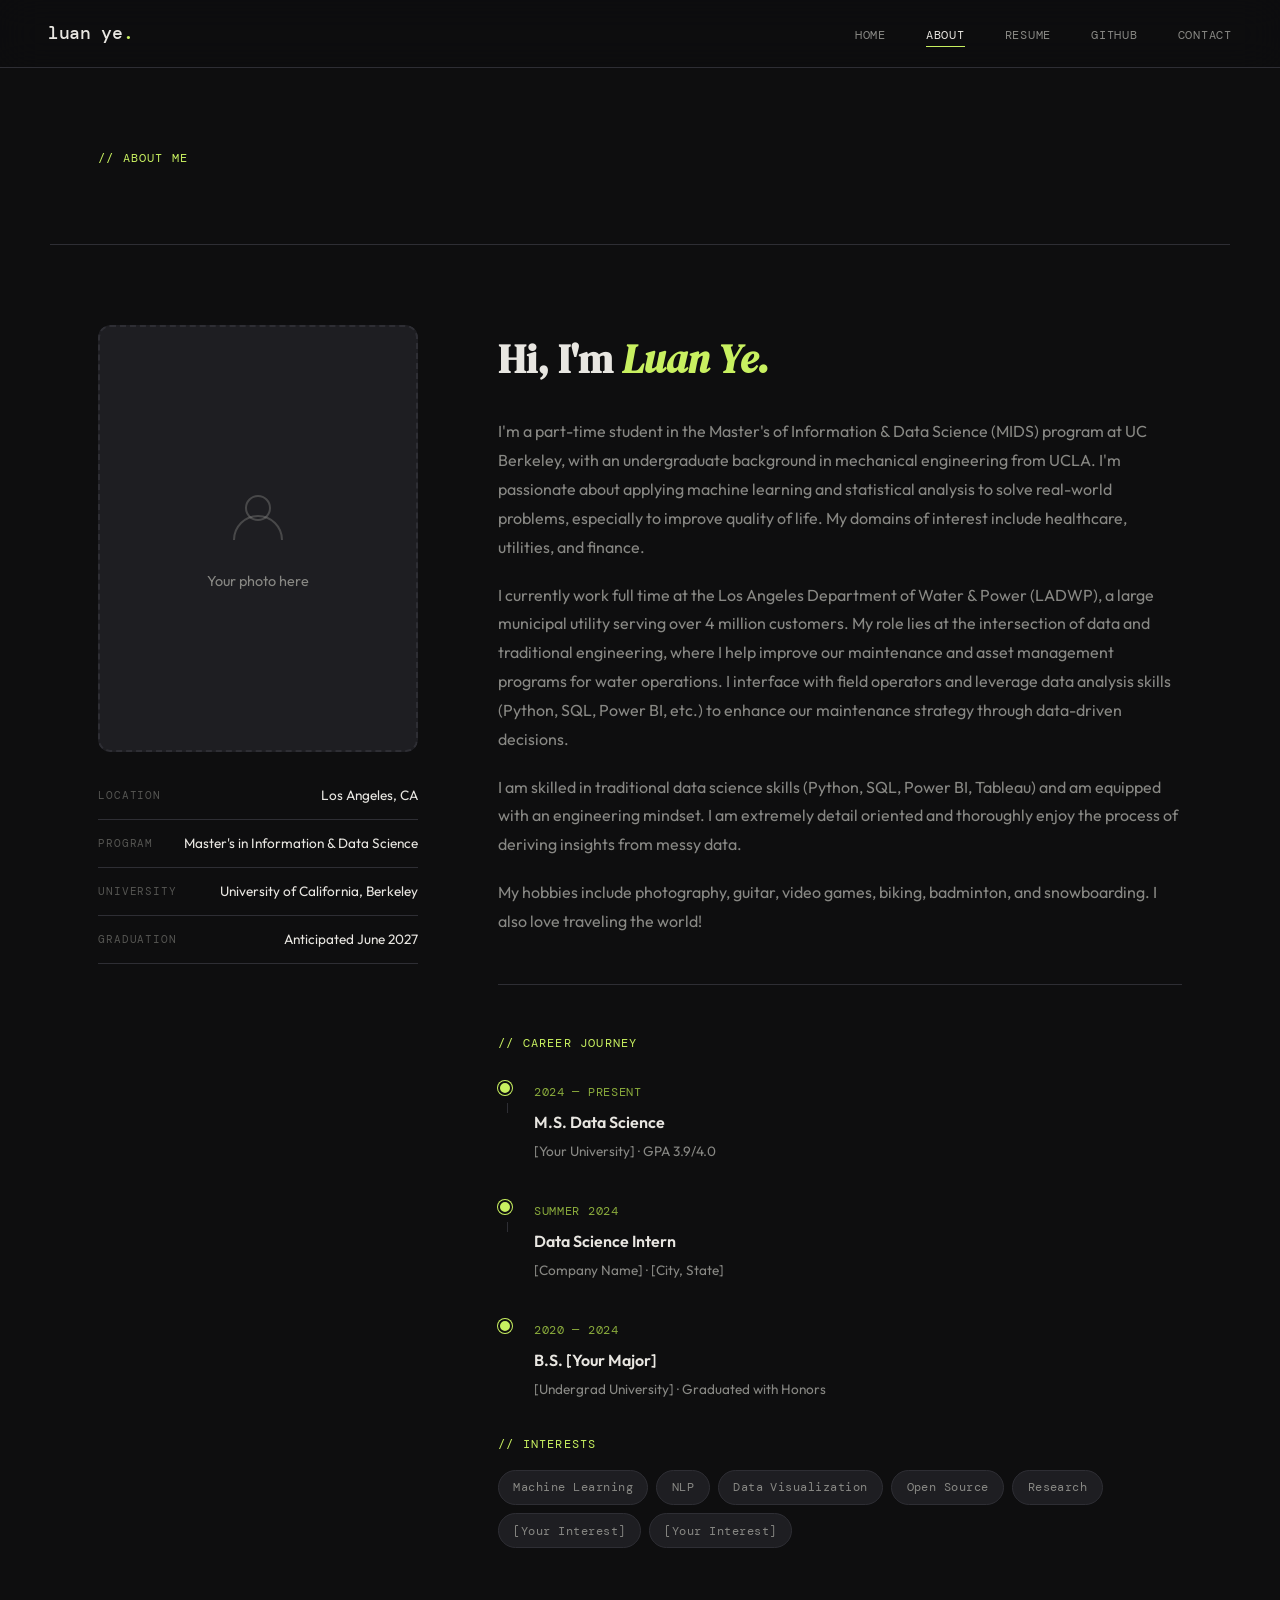
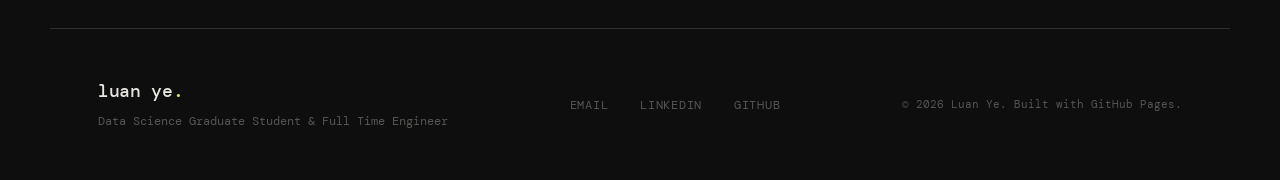
==== about.html @ 4442340f "Update about.html" ====
<!DOCTYPE html>
<html lang="en">
<head>
  <meta charset="UTF-8" />
  <meta name="viewport" content="width=device-width, initial-scale=1.0"/>
  <title>About — Luan Ye</title>
  <link rel="preconnect" href="https://fonts.googleapis.com">
  <link href="https://fonts.googleapis.com/css2?family=DM+Serif+Display:ital@0;1&family=DM+Mono:wght@300;400;500&family=Outfit:wght@300;400;500;600&display=swap" rel="stylesheet">
  <link rel="stylesheet" href="style.css">
</head>
<body>

  <nav class="navbar">
    <div class="nav-logo">luan ye<span class="dot">.</span></div>
    <ul class="nav-links">
      <li><a href="index.html">Home</a></li>
      <li><a href="about.html" class="active">About</a></li>
      <li><a href="resume.html">Resume</a></li>
      <li><a href="https://github.com/yourusername" target="_blank">GitHub</a></li>
      <li><a href="contact.html">Contact</a></li>
    </ul>
    <button class="nav-toggle" aria-label="Toggle menu">&#9776;</button>
  </nav>

  <section class="page-hero">
    <div class="section-label">// About Me</div>
  </section>

  <section class="about-section">
    <div class="about-grid">
      <div class="about-photo-col">
        <div class="photo-frame about-frame">
          <div class="photo-placeholder">
            <div class="photo-inner">
              <svg width="64" height="64" viewBox="0 0 64 64" fill="none">
                <circle cx="32" cy="24" r="12" stroke="currentColor" stroke-width="2" fill="none" opacity="0.4"/>
                <path d="M8 56c0-13.255 10.745-24 24-24s24 10.745 24 24" stroke="currentColor" stroke-width="2" fill="none" opacity="0.4"/>
              </svg>
              <p>Your photo here</p>
            </div>
          </div>
          <!-- <img src="assets/photo.jpg" alt="Your Name" class="hero-photo" /> -->
          <div class="frame-accent top-left"></div>
          <div class="frame-accent bottom-right"></div>
        </div>
        <div class="about-quick-facts">
          <div class="fact"><span class="fact-label">Location</span><span>Los Angeles, CA</span></div>
          <div class="fact"><span class="fact-label">Program</span><span>Master's in Information & Data Science</span></div>
          <div class="fact"><span class="fact-label">University</span><span>University of California, Berkeley</span></div>
          <div class="fact"><span class="fact-label">Graduation</span><span>Anticipated June 2027</span></div>
        </div>
      </div>

      <div class="about-text-col">
        <h2>Hi, I'm <em>Luan Ye.</em></h2>
        <p>
          I'm a part-time student in the Master's of Information & Data Science (MIDS) program at UC Berkeley, with an undergraduate background in mechanical engineering from UCLA. I'm passionate about applying machine learning and statistical analysis to solve real-world problems, especially to improve quality of life. 
          My domains of interest include healthcare, utilities, and finance.
        </p>
        <p>
         I currently work full time at the Los Angeles Department of Water & Power (LADWP), a large municipal utility serving over 4 million customers. My role lies at the intersection of data and traditional engineering, where I help improve our maintenance and asset management programs for water operations.
         I interface with field operators and leverage data analysis skills (Python, SQL, Power BI, etc.) to enhance our maintenance strategy through data-driven decisions.
        </p>
        <p>
          I am skilled in traditional data science skills (Python, SQL, Power BI, Tableau) and am equipped with an engineering mindset. I am extremely detail oriented and thoroughly enjoy the process of deriving insights from messy data.
        </p>
        <p>
          My hobbies include photography, guitar, video games, biking, badminton, and snowboarding. I also love traveling the world!
        </p>

        <div class="timeline">
          <div class="section-label" style="margin-bottom: 1.5rem;">// Career Journey</div>

          <div class="timeline-item">
            <div class="timeline-dot"></div>
            <div class="timeline-content">
              <span class="timeline-date">2024 — Present</span>
              <h4>M.S. Data Science</h4>
              <p>[Your University] · GPA 3.9/4.0</p>
            </div>
          </div>

          <div class="timeline-item">
            <div class="timeline-dot"></div>
            <div class="timeline-content">
              <span class="timeline-date">Summer 2024</span>
              <h4>Data Science Intern</h4>
              <p>[Company Name] · [City, State]</p>
            </div>
          </div>

          <div class="timeline-item">
            <div class="timeline-dot"></div>
            <div class="timeline-content">
              <span class="timeline-date">2020 — 2024</span>
              <h4>B.S. [Your Major]</h4>
              <p>[Undergrad University] · Graduated with Honors</p>
            </div>
          </div>
        </div>

        <div class="interests">
          <div class="section-label" style="margin: 2rem 0 1rem;">// Interests</div>
          <div class="interest-pills">
            <span>Machine Learning</span>
            <span>NLP</span>
            <span>Data Visualization</span>
            <span>Open Source</span>
            <span>Research</span>
            <span>[Your Interest]</span>
            <span>[Your Interest]</span>
          </div>
        </div>
      </div>
    </div>
  </section>

  <footer class="footer">
    <div class="footer-left">
      <span class="nav-logo">luan ye<span class="dot">.</span></span>
      <p>Data Science Graduate Student & Full Time Engineer</p>
    </div>
    <div class="footer-links">
      <a href="mailto:you@email.com">Email</a>
      <a href="https://linkedin.com/in/yourprofile" target="_blank">LinkedIn</a>
      <a href="https://github.com/yourusername" target="_blank">GitHub</a>
    </div>
    <p class="footer-copy">© 2026 Luan Ye. Built with GitHub Pages.</p>
  </footer>

  <script src="main.js"></script>
</body>
</html>
---- style.css ----
/* ============================================
   PORTFOLIO — DATA SCIENCE MS STUDENT
   Theme: Editorial / Refined Dark
   Fonts: DM Serif Display + Outfit + DM Mono
============================================ */

:root {
  --bg: #0e0e0f;
  --bg-2: #161618;
  --bg-3: #1e1e22;
  --surface: #252529;
  --border: #2e2e34;
  --text: #e8e6e1;
  --text-muted: #888884;
  --text-dim: #555552;
  --accent: #c8f060;        /* electric lime */
  --accent-warm: #f5c842;   /* warm gold */
  --accent-muted: #8aab3c;
  --serif: 'DM Serif Display', Georgia, serif;
  --sans: 'Outfit', sans-serif;
  --mono: 'DM Mono', monospace;
  --radius: 4px;
  --radius-lg: 12px;
  --nav-h: 68px;
  --max-w: 1180px;
  --ease: cubic-bezier(0.22, 1, 0.36, 1);
}

*, *::before, *::after { box-sizing: border-box; margin: 0; padding: 0; }

html { scroll-behavior: smooth; }

body {
  background: var(--bg);
  color: var(--text);
  font-family: var(--sans);
  font-size: 16px;
  line-height: 1.7;
  overflow-x: hidden;
  -webkit-font-smoothing: antialiased;
}

a { color: inherit; text-decoration: none; }
img { max-width: 100%; display: block; }
ul { list-style: none; }

/* ---- SCROLLBAR ---- */
::-webkit-scrollbar { width: 6px; }
::-webkit-scrollbar-track { background: var(--bg); }
::-webkit-scrollbar-thumb { background: var(--border); border-radius: 3px; }

/* ============================================
   NAVBAR
============================================ */
.navbar {
  position: fixed;
  top: 0; left: 0; right: 0;
  height: var(--nav-h);
  display: flex;
  align-items: center;
  justify-content: space-between;
  padding: 0 3rem;
  background: rgba(14, 14, 15, 0.85);
  backdrop-filter: blur(20px);
  border-bottom: 1px solid var(--border);
  z-index: 100;
  transition: border-color 0.3s;
}

.nav-logo {
  font-family: var(--mono);
  font-size: 1.1rem;
  font-weight: 500;
  letter-spacing: -0.02em;
  color: var(--text);
}

.nav-logo .dot { color: var(--accent); }

.nav-links {
  display: flex;
  gap: 2.5rem;
  align-items: center;
}

.nav-links a {
  font-family: var(--mono);
  font-size: 0.78rem;
  letter-spacing: 0.06em;
  text-transform: uppercase;
  color: var(--text-muted);
  transition: color 0.2s;
  position: relative;
}

.nav-links a::after {
  content: '';
  position: absolute;
  bottom: -4px; left: 0; right: 0;
  height: 1px;
  background: var(--accent);
  transform: scaleX(0);
  transform-origin: left;
  transition: transform 0.3s var(--ease);
}

.nav-links a:hover,
.nav-links a.active {
  color: var(--text);
}

.nav-links a:hover::after,
.nav-links a.active::after {
  transform: scaleX(1);
}

.nav-toggle {
  display: none;
  background: none;
  border: none;
  color: var(--text);
  font-size: 1.4rem;
  cursor: pointer;
}

/* ============================================
   BUTTONS
============================================ */
.btn {
  display: inline-flex;
  align-items: center;
  gap: 0.5rem;
  padding: 0.75rem 1.75rem;
  border-radius: var(--radius);
  font-family: var(--mono);
  font-size: 0.8rem;
  letter-spacing: 0.04em;
  transition: all 0.25s var(--ease);
  cursor: pointer;
  border: none;
}

.btn-primary {
  background: var(--accent);
  color: #0e0e0f;
  font-weight: 500;
}

.btn-primary:hover {
  background: #d9ff6e;
  transform: translateY(-1px);
  box-shadow: 0 8px 24px rgba(200, 240, 96, 0.2);
}

.btn-ghost {
  background: transparent;
  color: var(--text);
  border: 1px solid var(--border);
}

.btn-ghost:hover {
  border-color: var(--accent);
  color: var(--accent);
  transform: translateY(-1px);
}

/* ============================================
   SECTION LABELS
============================================ */
.section-label {
  font-family: var(--mono);
  font-size: 0.75rem;
  letter-spacing: 0.1em;
  color: var(--accent);
  margin-bottom: 0.75rem;
  text-transform: uppercase;
}

/* ============================================
   HERO
============================================ */
.hero {
  min-height: 100vh;
  padding: calc(var(--nav-h) + 5rem) 3rem 5rem;
  max-width: var(--max-w);
  margin: 0 auto;
  display: grid;
  grid-template-columns: 1fr 1fr;
  gap: 4rem;
  align-items: center;
}

.hero-tag {
  display: inline-block;
  font-family: var(--mono);
  font-size: 0.75rem;
  letter-spacing: 0.1em;
  text-transform: uppercase;
  color: var(--accent);
  border: 1px solid var(--accent);
  border-radius: 100px;
  padding: 0.25rem 0.9rem;
  margin-bottom: 1.5rem;
}

.hero-title {
  font-family: var(--serif);
  font-size: clamp(3rem, 6vw, 5.5rem);
  line-height: 1.05;
  color: var(--text);
  margin-bottom: 1.5rem;
  animation: fadeUp 0.8s var(--ease) both;
}

.hero-title em {
  font-style: italic;
  color: var(--accent);
}

.hero-sub {
  font-size: 1.05rem;
  color: var(--text-muted);
  max-width: 460px;
  margin-bottom: 2.5rem;
  line-height: 1.8;
  animation: fadeUp 0.8s 0.1s var(--ease) both;
}

.hero-cta {
  display: flex;
  gap: 1rem;
  flex-wrap: wrap;
  margin-bottom: 3rem;
  animation: fadeUp 0.8s 0.2s var(--ease) both;
}

.hero-stats {
  display: flex;
  align-items: center;
  gap: 2rem;
  animation: fadeUp 0.8s 0.3s var(--ease) both;
}

.stat { display: flex; flex-direction: column; }
.stat-num {
  font-family: var(--serif);
  font-size: 2rem;
  color: var(--text);
  line-height: 1;
}
.stat-label {
  font-family: var(--mono);
  font-size: 0.7rem;
  letter-spacing: 0.08em;
  color: var(--text-muted);
  text-transform: uppercase;
  margin-top: 0.2rem;
}
.stat-divider {
  width: 1px;
  height: 40px;
  background: var(--border);
}

/* PHOTO FRAME */
.hero-right {
  display: flex;
  flex-direction: column;
  align-items: center;
  gap: 1.5rem;
  animation: fadeIn 1s 0.4s var(--ease) both;
}

.photo-frame {
  position: relative;
  width: 100%;
  max-width: 400px;
  aspect-ratio: 3/4;
  border-radius: var(--radius-lg);
  overflow: hidden;
}

.about-frame {
  max-width: 340px;
  aspect-ratio: 3/4;
}

.photo-placeholder {
  width: 100%;
  height: 100%;
  background: var(--bg-3);
  border: 2px dashed var(--border);
  border-radius: var(--radius-lg);
  display: flex;
  align-items: center;
  justify-content: center;
  transition: border-color 0.3s;
}

.photo-placeholder:hover { border-color: var(--accent); }

.photo-inner {
  text-align: center;
  color: var(--text-muted);
  padding: 2rem;
}

.photo-inner p {
  font-size: 0.9rem;
  margin-top: 0.75rem;
}

.photo-inner span {
  font-family: var(--mono);
  font-size: 0.7rem;
  color: var(--text-dim);
}

.hero-photo {
  width: 100%;
  height: 100%;
  object-fit: cover;
  border-radius: var(--radius-lg);
}

.frame-accent {
  position: absolute;
  width: 40px;
  height: 40px;
  border-color: var(--accent);
  border-style: solid;
  pointer-events: none;
}

.frame-accent.top-left {
  top: -8px; left: -8px;
  border-width: 2px 0 0 2px;
}

.frame-accent.bottom-right {
  bottom: -8px; right: -8px;
  border-width: 0 2px 2px 0;
}

.floating-badge {
  display: flex;
  align-items: center;
  gap: 0.5rem;
  background: var(--bg-3);
  border: 1px solid var(--border);
  border-radius: 100px;
  padding: 0.5rem 1.25rem;
  font-family: var(--mono);
  font-size: 0.75rem;
  color: var(--text-muted);
  letter-spacing: 0.04em;
}

.badge-icon {
  color: var(--accent);
  animation: spin 4s linear infinite;
}

/* ============================================
   SUMMARY SECTION
============================================ */
.summary-section {
  background: var(--bg-2);
  border-top: 1px solid var(--border);
  border-bottom: 1px solid var(--border);
  padding: 6rem 3rem;
}

.summary-grid {
  max-width: var(--max-w);
  margin: 0 auto;
  display: grid;
  grid-template-columns: 1fr 1fr;
  gap: 5rem;
  align-items: start;
}

.summary-text h2 {
  font-family: var(--serif);
  font-size: clamp(1.8rem, 3vw, 2.8rem);
  line-height: 1.2;
  margin-bottom: 1.5rem;
}

.summary-text h2 em {
  font-style: italic;
  color: var(--accent);
}

.summary-text p {
  color: var(--text-muted);
  margin-bottom: 1rem;
  line-height: 1.8;
}

.summary-skills {
  display: flex;
  flex-wrap: wrap;
  gap: 0.6rem;
  padding-top: 1rem;
}

.skill-pill {
  font-family: var(--mono);
  font-size: 0.75rem;
  letter-spacing: 0.04em;
  padding: 0.4rem 0.9rem;
  border: 1px solid var(--border);
  border-radius: 100px;
  color: var(--text-muted);
  transition: all 0.2s;
}

.skill-pill:hover {
  border-color: var(--accent);
  color: var(--accent);
  background: rgba(200, 240, 96, 0.05);
}

/* ============================================
   PROJECTS SECTION
============================================ */
.projects-section {
  padding: 6rem 3rem;
  max-width: var(--max-w);
  margin: 0 auto;
}

.section-header {
  margin-bottom: 3rem;
}

.section-header h2 {
  font-family: var(--serif);
  font-size: clamp(2rem, 4vw, 3.5rem);
  line-height: 1.1;
}

.section-header h2 em {
  font-style: italic;
  color: var(--accent);
}

.projects-grid {
  display: grid;
  grid-template-columns: repeat(2, 1fr);
  gap: 1.5rem;
}

.project-card {
  background: var(--bg-2);
  border: 1px solid var(--border);
  border-radius: var(--radius-lg);
  overflow: hidden;
  transition: border-color 0.3s, transform 0.3s var(--ease);
}

.project-card:hover {
  border-color: var(--accent);
  transform: translateY(-4px);
}

.project-card.large {
  grid-column: span 2;
  display: grid;
  grid-template-columns: 1fr 1fr;
}

.project-img-wrap {
  aspect-ratio: 16/9;
  overflow: hidden;
  background: var(--bg-3);
}

.project-card.large .project-img-wrap {
  aspect-ratio: auto;
  min-height: 300px;
}

.project-img-placeholder {
  width: 100%;
  height: 100%;
  display: flex;
  align-items: center;
  justify-content: center;
  color: var(--text-dim);
  font-family: var(--mono);
  font-size: 0.75rem;
  letter-spacing: 0.06em;
  background: linear-gradient(135deg, var(--bg-3) 0%, var(--surface) 100%);
  transition: opacity 0.3s;
}

.project-img-placeholder:hover { opacity: 0.8; }

.project-info {
  padding: 1.5rem;
  display: flex;
  flex-direction: column;
  gap: 0.6rem;
}

.project-card.large .project-info {
  padding: 2.5rem;
  justify-content: center;
}

.project-tags {
  display: flex;
  flex-wrap: wrap;
  gap: 0.4rem;
  margin-bottom: 0.4rem;
}

.project-tags span {
  font-family: var(--mono);
  font-size: 0.67rem;
  letter-spacing: 0.06em;
  padding: 0.2rem 0.6rem;
  background: rgba(200, 240, 96, 0.08);
  color: var(--accent-muted);
  border: 1px solid rgba(200, 240, 96, 0.15);
  border-radius: 3px;
  text-transform: uppercase;
}

.project-info h3 {
  font-family: var(--serif);
  font-size: 1.3rem;
  color: var(--text);
  line-height: 1.25;
}

.project-card.large .project-info h3 {
  font-size: 1.8rem;
}

.project-info p {
  font-size: 0.9rem;
  color: var(--text-muted);
  line-height: 1.6;
}

.project-links {
  display: flex;
  gap: 1.25rem;
  margin-top: 0.5rem;
}

.proj-link {
  font-family: var(--mono);
  font-size: 0.78rem;
  color: var(--accent);
  letter-spacing: 0.04em;
  transition: opacity 0.2s;
}

.proj-link:hover { opacity: 0.7; }
.proj-link.secondary { color: var(--text-muted); }

.projects-more {
  margin-top: 3rem;
  text-align: center;
}

/* ============================================
   PAGE HERO (inner pages)
============================================ */
.page-hero {
  padding: calc(var(--nav-h) + 5rem) 3rem 4rem;
  max-width: var(--max-w);
  margin: 0 auto;
  border-bottom: 1px solid var(--border);
}

.page-hero h1 {
  font-family: var(--serif);
  font-size: clamp(2.5rem, 5vw, 4.5rem);
  line-height: 1.1;
  margin-top: 0.5rem;
}

.page-hero h1 em {
  font-style: italic;
  color: var(--accent);
}

/* ============================================
   ABOUT PAGE
============================================ */
.about-section {
  padding: 5rem 3rem;
  max-width: var(--max-w);
  margin: 0 auto;
}

.about-grid {
  display: grid;
  grid-template-columns: 320px 1fr;
  gap: 5rem;
  align-items: start;
}

.about-photo-col {
  position: sticky;
  top: calc(var(--nav-h) + 2rem);
}

.about-quick-facts {
  margin-top: 2rem;
  display: flex;
  flex-direction: column;
  gap: 0.75rem;
}

.fact {
  display: flex;
  justify-content: space-between;
  align-items: center;
  font-size: 0.85rem;
  padding-bottom: 0.75rem;
  border-bottom: 1px solid var(--border);
}

.fact-label {
  font-family: var(--mono);
  font-size: 0.7rem;
  letter-spacing: 0.08em;
  color: var(--text-dim);
  text-transform: uppercase;
}

.about-text-col h2 {
  font-family: var(--serif);
  font-size: 2.5rem;
  margin-bottom: 1.5rem;
}

.about-text-col h2 em {
  font-style: italic;
  color: var(--accent);
}

.about-text-col p {
  color: var(--text-muted);
  line-height: 1.8;
  margin-bottom: 1.2rem;
}

/* TIMELINE */
.timeline {
  margin-top: 3rem;
  padding-top: 3rem;
  border-top: 1px solid var(--border);
}

.timeline-item {
  display: grid;
  grid-template-columns: 16px 1fr;
  gap: 1.25rem;
  margin-bottom: 2rem;
  position: relative;
}

.timeline-item:not(:last-child) .timeline-dot::after {
  content: '';
  position: absolute;
  left: 7px;
  top: 20px;
  bottom: -20px;
  width: 1px;
  background: var(--border);
}

.timeline-dot {
  width: 14px;
  height: 14px;
  border-radius: 50%;
  background: var(--accent);
  border: 2px solid var(--bg);
  box-shadow: 0 0 0 1px var(--accent);
  margin-top: 4px;
  flex-shrink: 0;
  position: relative;
}

.timeline-date {
  font-family: var(--mono);
  font-size: 0.72rem;
  letter-spacing: 0.06em;
  color: var(--accent-muted);
  text-transform: uppercase;
}

.timeline-content h4 {
  font-size: 1rem;
  font-weight: 600;
  color: var(--text);
  margin: 0.3rem 0 0.2rem;
}

.timeline-content p {
  font-size: 0.85rem;
  color: var(--text-muted);
  margin: 0;
}

.interest-pills {
  display: flex;
  flex-wrap: wrap;
  gap: 0.5rem;
}

.interest-pills span {
  font-family: var(--mono);
  font-size: 0.75rem;
  letter-spacing: 0.04em;
  padding: 0.4rem 0.9rem;
  background: var(--bg-3);
  border: 1px solid var(--border);
  border-radius: 100px;
  color: var(--text-muted);
}

/* ============================================
   RESUME PAGE
============================================ */
.resume-section {
  max-width: 860px;
  margin: 0 auto;
  padding: 4rem 3rem 6rem;
}

.resume-block {
  margin-bottom: 4rem;
}

.resume-block-header {
  font-family: var(--mono);
  font-size: 0.75rem;
  letter-spacing: 0.12em;
  text-transform: uppercase;
  color: var(--accent);
  border-bottom: 1px solid var(--border);
  padding-bottom: 0.75rem;
  margin-bottom: 2rem;
}

.resume-entry {
  display: grid;
  grid-template-columns: 140px 1fr;
  gap: 2rem;
  padding-bottom: 2rem;
  margin-bottom: 2rem;
  border-bottom: 1px solid var(--bg-3);
}

.resume-entry:last-child { border-bottom: none; }

.resume-entry-meta {
  display: flex;
  flex-direction: column;
  gap: 0.3rem;
}

.entry-date, .entry-location {
  font-family: var(--mono);
  font-size: 0.72rem;
  letter-spacing: 0.04em;
  color: var(--text-dim);
}

.resume-entry-body h3 {
  font-size: 1.05rem;
  font-weight: 600;
  color: var(--text);
  margin-bottom: 0.2rem;
}

.resume-entry-body h4 {
  font-size: 0.85rem;
  font-weight: 400;
  color: var(--accent-muted);
  margin-bottom: 0.75rem;
}

.resume-entry-body p {
  font-size: 0.88rem;
  color: var(--text-muted);
  line-height: 1.7;
}

.resume-bullets {
  list-style: none;
  display: flex;
  flex-direction: column;
  gap: 0.5rem;
}

.resume-bullets li {
  font-size: 0.88rem;
  color: var(--text-muted);
  padding-left: 1.25rem;
  position: relative;
  line-height: 1.6;
}

.resume-bullets li::before {
  content: '→';
  position: absolute;
  left: 0;
  color: var(--accent);
  font-size: 0.75rem;
}

.skills-table {
  display: flex;
  flex-direction: column;
  gap: 1.25rem;
}

.skills-row {
  display: grid;
  grid-template-columns: 110px 1fr;
  gap: 1.5rem;
  align-items: center;
}

.skills-category {
  font-family: var(--mono);
  font-size: 0.7rem;
  letter-spacing: 0.06em;
  color: var(--text-dim);
  text-transform: uppercase;
}

.skill-pills-row {
  display: flex;
  flex-wrap: wrap;
  gap: 0.5rem;
}

/* ============================================
   CONTACT PAGE
============================================ */
.contact-section {
  padding: 5rem 3rem 6rem;
  max-width: var(--max-w);
  margin: 0 auto;
}

.contact-grid {
  display: grid;
  grid-template-columns: 1fr 1fr;
  gap: 5rem;
  align-items: start;
}

.contact-intro {
  font-size: 1.05rem;
  color: var(--text-muted);
  line-height: 1.8;
  margin-bottom: 2.5rem;
}

.contact-channels {
  display: flex;
  flex-direction: column;
  gap: 0.75rem;
  margin-bottom: 2.5rem;
}

.contact-channel {
  display: flex;
  align-items: center;
  gap: 1rem;
  padding: 1.25rem;
  background: var(--bg-2);
  border: 1px solid var(--border);
  border-radius: var(--radius-lg);
  transition: border-color 0.2s, transform 0.2s var(--ease);
}

.contact-channel:hover {
  border-color: var(--accent);
  transform: translateX(4px);
}

.channel-icon {
  width: 40px;
  height: 40px;
  background: var(--bg-3);
  border-radius: var(--radius);
  display: flex;
  align-items: center;
  justify-content: center;
  font-family: var(--mono);
  font-size: 0.8rem;
  color: var(--accent);
  flex-shrink: 0;
}

.channel-info {
  flex: 1;
  display: flex;
  flex-direction: column;
}

.channel-label {
  font-family: var(--mono);
  font-size: 0.68rem;
  letter-spacing: 0.08em;
  text-transform: uppercase;
  color: var(--text-dim);
}

.channel-value {
  font-size: 0.9rem;
  color: var(--text);
}

.channel-arrow {
  color: var(--text-dim);
  font-size: 0.9rem;
  transition: color 0.2s;
}

.contact-channel:hover .channel-arrow { color: var(--accent); }

.availability-badge {
  display: inline-flex;
  align-items: center;
  gap: 0.6rem;
  font-family: var(--mono);
  font-size: 0.75rem;
  color: var(--text-muted);
  letter-spacing: 0.02em;
  padding: 0.6rem 1.1rem;
  background: var(--bg-2);
  border: 1px solid var(--border);
  border-radius: 100px;
}

.avail-dot {
  width: 8px;
  height: 8px;
  border-radius: 50%;
  background: var(--accent);
  animation: pulse 2s ease infinite;
}

.contact-form-wrapper {
  background: var(--bg-2);
  border: 1px solid var(--border);
  border-radius: var(--radius-lg);
  padding: 2.5rem;
}

.contact-form-wrapper h3 {
  font-family: var(--serif);
  font-size: 1.5rem;
  margin-bottom: 0.5rem;
}

.form-note {
  font-family: var(--mono);
  font-size: 0.72rem;
  color: var(--text-dim);
  margin-bottom: 2rem;
  line-height: 1.5;
}

.form-note a { color: var(--accent); text-decoration: underline; }

.contact-form {
  display: flex;
  flex-direction: column;
  gap: 1.25rem;
}

.form-group {
  display: flex;
  flex-direction: column;
  gap: 0.4rem;
}

.form-group label {
  font-family: var(--mono);
  font-size: 0.72rem;
  letter-spacing: 0.08em;
  text-transform: uppercase;
  color: var(--text-dim);
}

.form-group input,
.form-group textarea {
  background: var(--bg-3);
  border: 1px solid var(--border);
  border-radius: var(--radius);
  padding: 0.75rem 1rem;
  color: var(--text);
  font-family: var(--sans);
  font-size: 0.9rem;
  outline: none;
  transition: border-color 0.2s;
  resize: vertical;
}

.form-group input:focus,
.form-group textarea:focus {
  border-color: var(--accent);
}

.form-submit { width: 100%; justify-content: center; margin-top: 0.5rem; }

/* ============================================
   FOOTER
============================================ */
.footer {
  border-top: 1px solid var(--border);
  padding: 3rem;
  max-width: var(--max-w);
  margin: 0 auto;
  display: grid;
  grid-template-columns: auto 1fr auto;
  align-items: center;
  gap: 2rem;
}

.footer-left {
  display: flex;
  flex-direction: column;
  gap: 0.25rem;
}

.footer-left p {
  font-size: 0.78rem;
  color: var(--text-dim);
  font-family: var(--mono);
}

.footer-links {
  display: flex;
  justify-content: center;
  gap: 2rem;
}

.footer-links a {
  font-family: var(--mono);
  font-size: 0.75rem;
  letter-spacing: 0.06em;
  color: var(--text-dim);
  text-transform: uppercase;
  transition: color 0.2s;
}

.footer-links a:hover { color: var(--accent); }

.footer-copy {
  font-family: var(--mono);
  font-size: 0.7rem;
  color: var(--text-dim);
  text-align: right;
}

/* ============================================
   ANIMATIONS
============================================ */
@keyframes fadeUp {
  from { opacity: 0; transform: translateY(24px); }
  to   { opacity: 1; transform: translateY(0); }
}

@keyframes fadeIn {
  from { opacity: 0; }
  to   { opacity: 1; }
}

@keyframes spin {
  from { transform: rotate(0deg); }
  to   { transform: rotate(360deg); }
}

@keyframes pulse {
  0%, 100% { opacity: 1; }
  50% { opacity: 0.4; }
}

/* ============================================
   RESPONSIVE
============================================ */
@media (max-width: 900px) {
  .hero {
    grid-template-columns: 1fr;
    text-align: center;
    padding-top: calc(var(--nav-h) + 3rem);
  }

  .hero-right { order: -1; }
  .hero-cta { justify-content: center; }
  .hero-stats { justify-content: center; }
  .hero-sub { margin: 0 auto 2rem; }

  .photo-frame { max-width: 280px; margin: 0 auto; }

  .summary-grid,
  .about-grid,
  .contact-grid {
    grid-template-columns: 1fr;
    gap: 3rem;
  }

  .about-photo-col { position: static; }

  .project-card.large {
    grid-column: span 1;
    grid-template-columns: 1fr;
  }

  .projects-grid { grid-template-columns: 1fr; }

  .resume-entry {
    grid-template-columns: 1fr;
    gap: 0.5rem;
  }

  .footer {
    grid-template-columns: 1fr;
    text-align: center;
  }

  .footer-links { flex-wrap: wrap; }
  .footer-copy { text-align: center; }
}

@media (max-width: 640px) {
  .navbar { padding: 0 1.5rem; }
  .nav-links { display: none; }
  .nav-toggle { display: block; }

  .hero,
  .summary-section,
  .projects-section,
  .about-section,
  .resume-section,
  .contact-section,
  .page-hero {
    padding-left: 1.5rem;
    padding-right: 1.5rem;
  }

  .footer { padding: 2rem 1.5rem; }
}
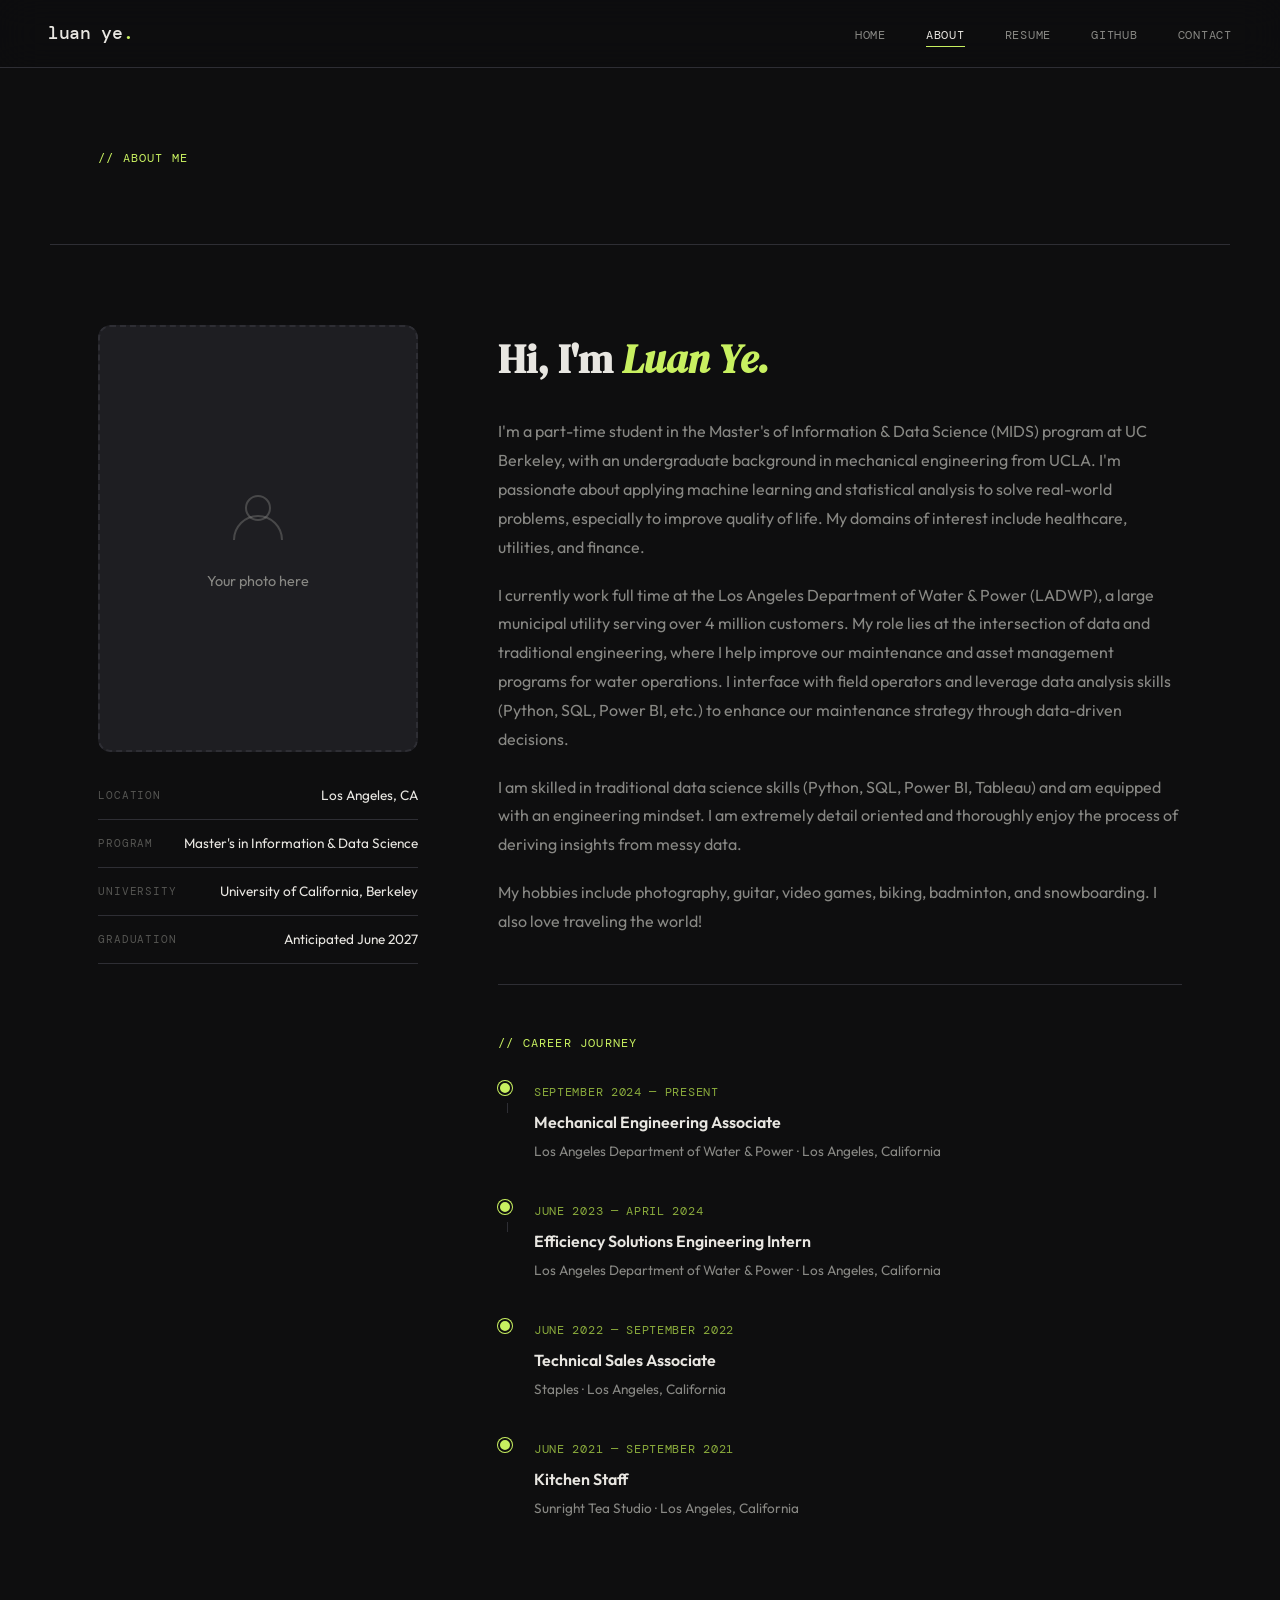
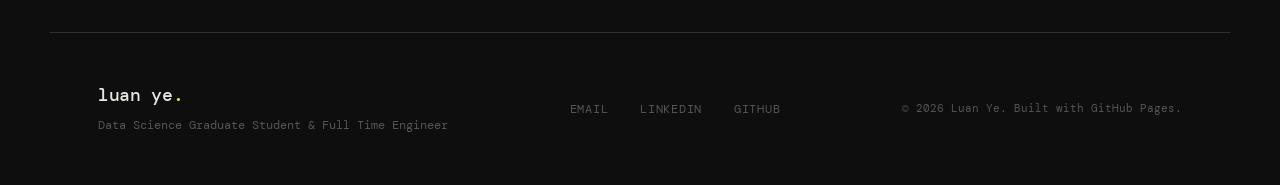
==== commit b49607d3: "Update about.html" ====
--- a/about.html
+++ b/about.html
@@ -74,44 +74,41 @@
           <div class="timeline-item">
             <div class="timeline-dot"></div>
             <div class="timeline-content">
-              <span class="timeline-date">2024 — Present</span>
-              <h4>M.S. Data Science</h4>
-              <p>[Your University] · GPA 3.9/4.0</p>
+              <span class="timeline-date">September 2024 — Present</span>
+              <h4>Mechanical Engineering Associate</h4>
+              <p>Los Angeles Department of Water & Power · Los Angeles, California</p>
             </div>
           </div>
 
           <div class="timeline-item">
             <div class="timeline-dot"></div>
             <div class="timeline-content">
-              <span class="timeline-date">Summer 2024</span>
-              <h4>Data Science Intern</h4>
-              <p>[Company Name] · [City, State]</p>
+              <span class="timeline-date">June 2023 — April 2024</span>
+              <h4>Efficiency Solutions Engineering Intern</h4>
+              <p>Los Angeles Department of Water & Power · Los Angeles, California</p>
             </div>
           </div>
 
           <div class="timeline-item">
             <div class="timeline-dot"></div>
             <div class="timeline-content">
-              <span class="timeline-date">2020 — 2024</span>
-              <h4>B.S. [Your Major]</h4>
-              <p>[Undergrad University] · Graduated with Honors</p>
+              <span class="timeline-date">June 2022 — September 2022 </span>
+              <h4>Technical Sales Associate</h4>
+              <p>Staples · Los Angeles, California</p>
             </div>
           </div>
         </div>
 
-        <div class="interests">
-          <div class="section-label" style="margin: 2rem 0 1rem;">// Interests</div>
-          <div class="interest-pills">
-            <span>Machine Learning</span>
-            <span>NLP</span>
-            <span>Data Visualization</span>
-            <span>Open Source</span>
-            <span>Research</span>
-            <span>[Your Interest]</span>
-            <span>[Your Interest]</span>
+        <div class="timeline-item">
+            <div class="timeline-dot"></div>
+            <div class="timeline-content">
+              <span class="timeline-date">June 2021 — September 2021 </span>
+              <h4>Kitchen Staff</h4>
+              <p>Sunright Tea Studio · Los Angeles, California</p>
+            </div>
           </div>
         </div>
-      </div>
+
     </div>
   </section>
 
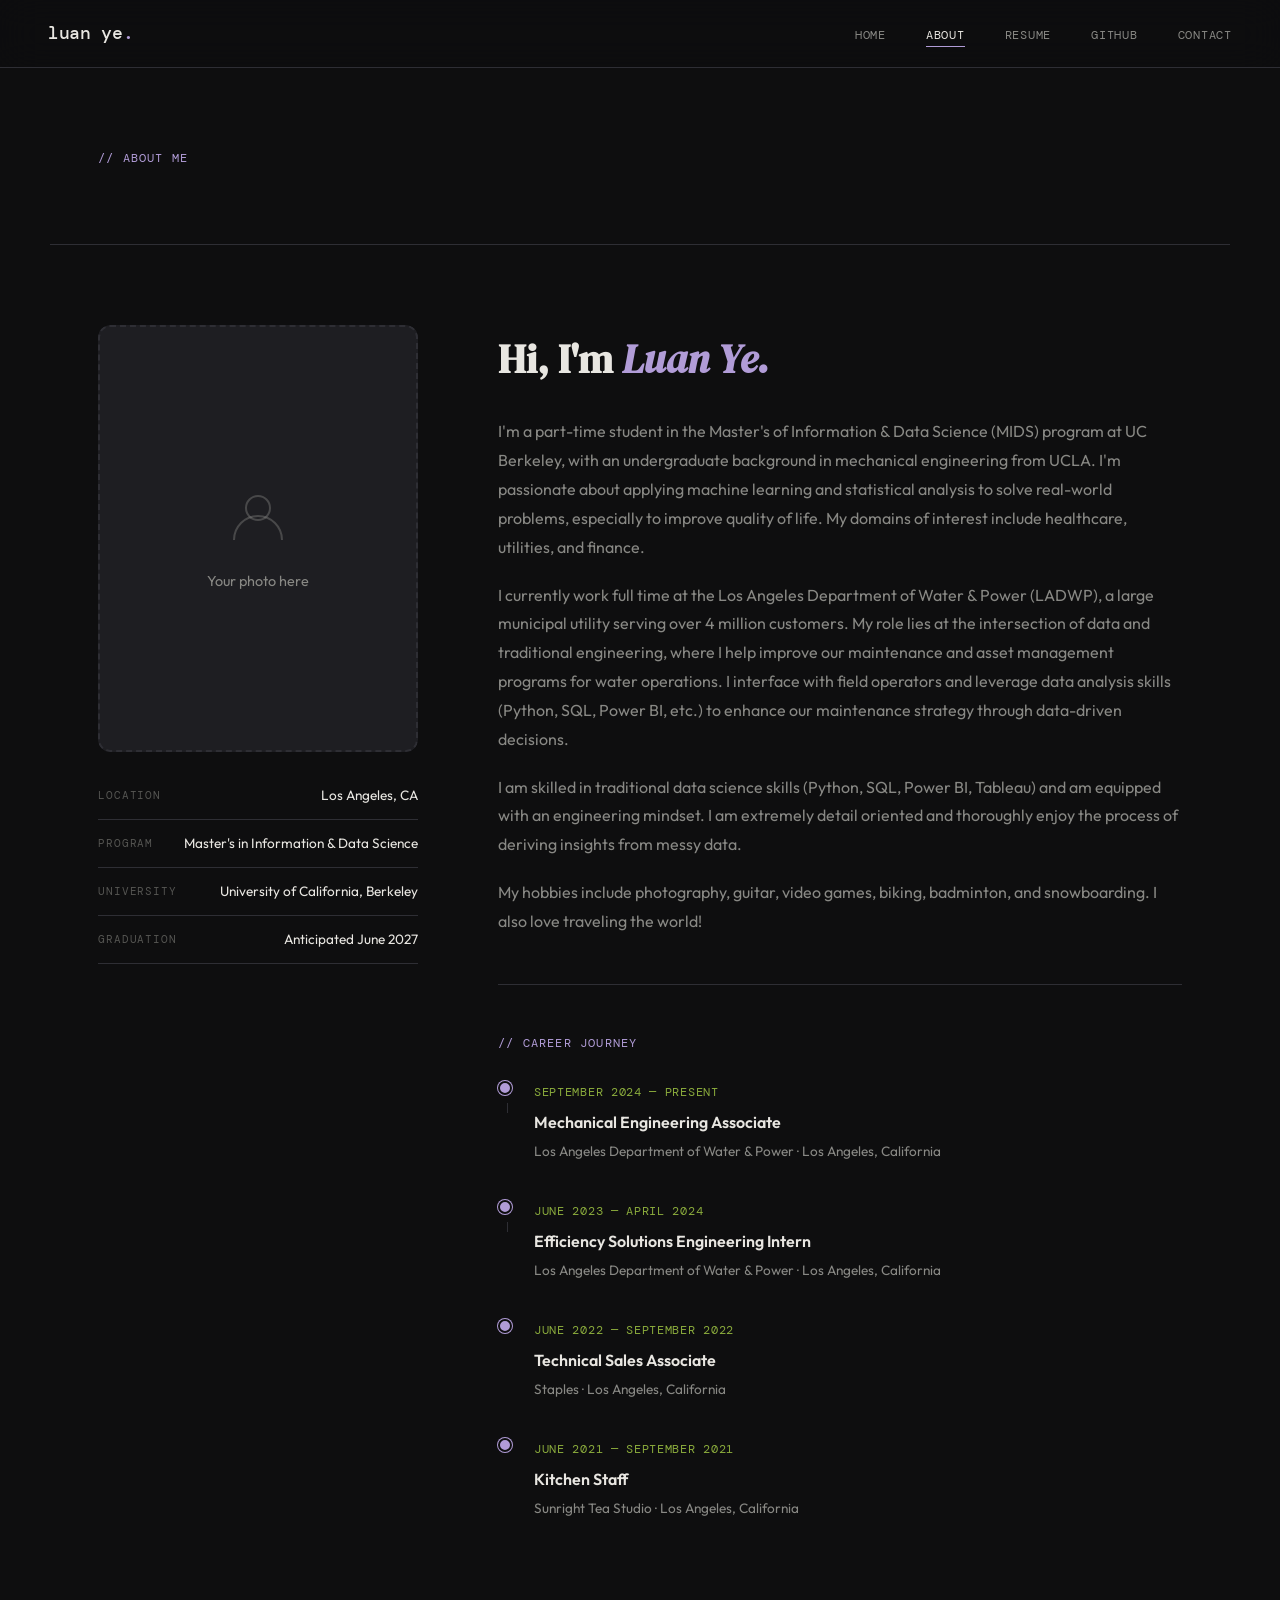
==== commit 978d5d31: "Update about.html" ====
--- a/about.html
+++ b/about.html
@@ -112,18 +112,7 @@
     </div>
   </section>
 
-  <footer class="footer">
-    <div class="footer-left">
-      <span class="nav-logo">luan ye<span class="dot">.</span></span>
-      <p>Data Science Graduate Student & Full Time Engineer</p>
-    </div>
-    <div class="footer-links">
-      <a href="mailto:you@email.com">Email</a>
-      <a href="https://linkedin.com/in/yourprofile" target="_blank">LinkedIn</a>
-      <a href="https://github.com/yourusername" target="_blank">GitHub</a>
-    </div>
-    <p class="footer-copy">© 2026 Luan Ye. Built with GitHub Pages.</p>
-  </footer>
+  <div id="footer-placeholder"></div>
 
   <script src="main.js"></script>
 </body>
--- a/style.css
+++ b/style.css
@@ -1,8 +1,3 @@
-/* ============================================
-   PORTFOLIO — DATA SCIENCE MS STUDENT
-   Theme: Editorial / Refined Dark
-   Fonts: DM Serif Display + Outfit + DM Mono
-============================================ */
 
 :root {
   --bg: #0e0e0f;
@@ -13,8 +8,8 @@
   --text: #e8e6e1;
   --text-muted: #888884;
   --text-dim: #555552;
-  --accent: #c8f060;        /* electric lime */
-  --accent-warm: #f5c842;   /* warm gold */
+  --accent: #b19cd7;     
+  --accent-warm: #f5c842;  
   --accent-muted: #8aab3c;
   --serif: 'DM Serif Display', Georgia, serif;
   --sans: 'Outfit', sans-serif;
@@ -730,119 +725,17 @@
 /* ============================================
    RESUME PAGE
 ============================================ */
-.resume-section {
-  max-width: 860px;
-  margin: 0 auto;
-  padding: 4rem 3rem 6rem;
-}
-
-.resume-block {
-  margin-bottom: 4rem;
-}
-
-.resume-block-header {
-  font-family: var(--mono);
-  font-size: 0.75rem;
-  letter-spacing: 0.12em;
-  text-transform: uppercase;
-  color: var(--accent);
-  border-bottom: 1px solid var(--border);
-  padding-bottom: 0.75rem;
-  margin-bottom: 2rem;
-}
-
-.resume-entry {
-  display: grid;
-  grid-template-columns: 140px 1fr;
-  gap: 2rem;
-  padding-bottom: 2rem;
-  margin-bottom: 2rem;
-  border-bottom: 1px solid var(--bg-3);
-}
-
-.resume-entry:last-child { border-bottom: none; }
-
-.resume-entry-meta {
-  display: flex;
-  flex-direction: column;
-  gap: 0.3rem;
-}
-
-.entry-date, .entry-location {
-  font-family: var(--mono);
-  font-size: 0.72rem;
-  letter-spacing: 0.04em;
-  color: var(--text-dim);
-}
-
-.resume-entry-body h3 {
-  font-size: 1.05rem;
-  font-weight: 600;
-  color: var(--text);
-  margin-bottom: 0.2rem;
-}
-
-.resume-entry-body h4 {
-  font-size: 0.85rem;
-  font-weight: 400;
-  color: var(--accent-muted);
-  margin-bottom: 0.75rem;
-}
-
-.resume-entry-body p {
-  font-size: 0.88rem;
-  color: var(--text-muted);
-  line-height: 1.7;
-}
-
-.resume-bullets {
-  list-style: none;
-  display: flex;
-  flex-direction: column;
-  gap: 0.5rem;
-}
-
-.resume-bullets li {
-  font-size: 0.88rem;
-  color: var(--text-muted);
-  padding-left: 1.25rem;
-  position: relative;
-  line-height: 1.6;
-}
-
-.resume-bullets li::before {
-  content: '→';
-  position: absolute;
-  left: 0;
-  color: var(--accent);
-  font-size: 0.75rem;
-}
-
-.skills-table {
-  display: flex;
-  flex-direction: column;
-  gap: 1.25rem;
-}
-
-.skills-row {
-  display: grid;
-  grid-template-columns: 110px 1fr;
-  gap: 1.5rem;
-  align-items: center;
-}
-
-.skills-category {
-  font-family: var(--mono);
-  font-size: 0.7rem;
-  letter-spacing: 0.06em;
-  color: var(--text-dim);
-  text-transform: uppercase;
-}
-
-.skill-pills-row {
-  display: flex;
-  flex-wrap: wrap;
-  gap: 0.5rem;
+.resume-viewer {
+  padding: 0;
+  margin: 0;
+  max-width: none;
+}
+
+.resume-viewer iframe {
+  width: 100%;
+  height: 100vh;
+  border: none;
+  display: block;
 }
 
 /* ============================================
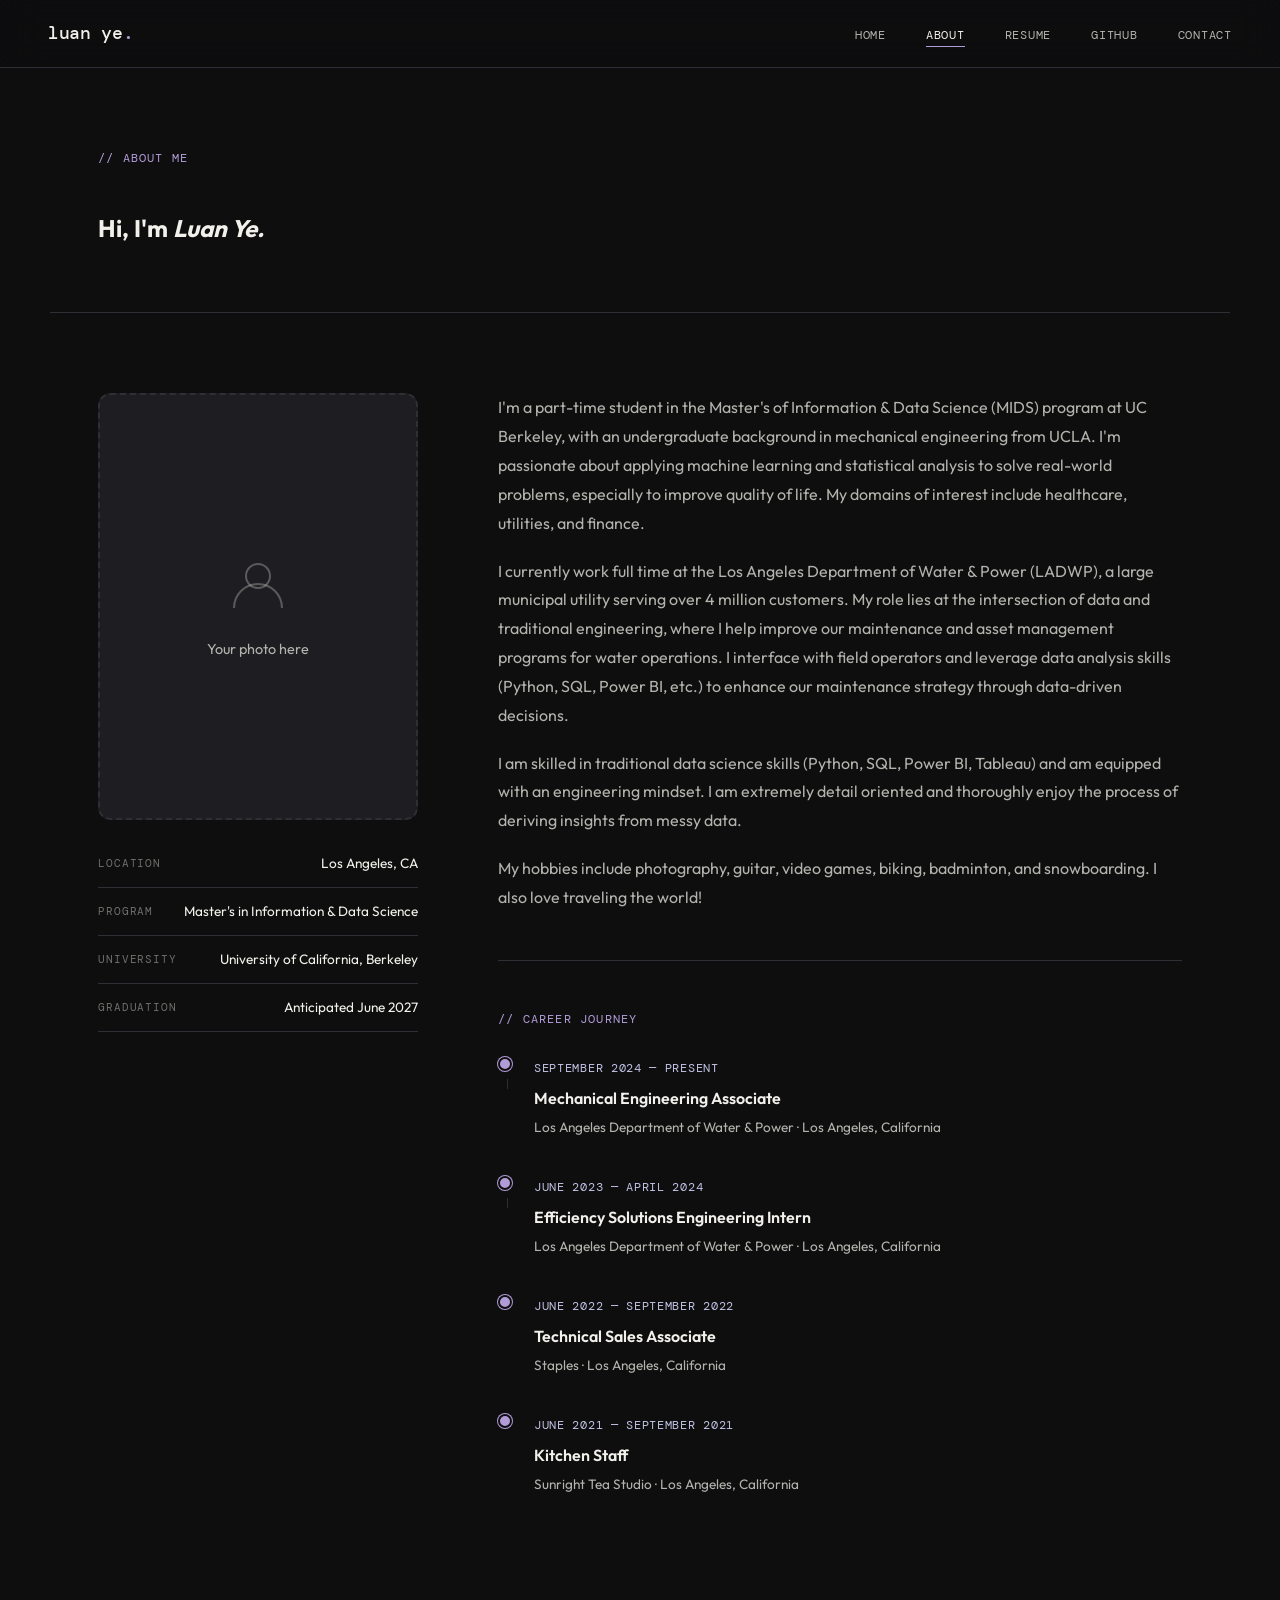
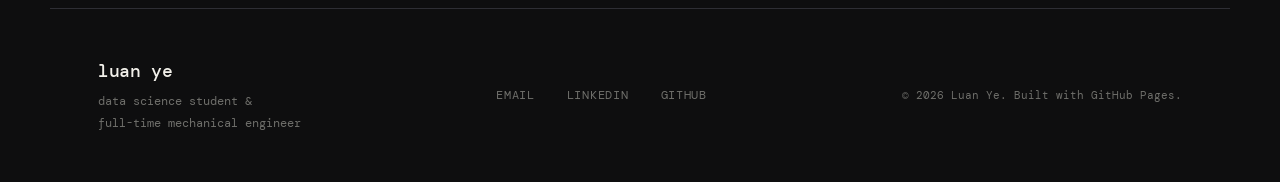
==== commit 9263f9d4: "Update about.html" ====
--- a/about.html
+++ b/about.html
@@ -24,6 +24,7 @@
 
   <section class="page-hero">
     <div class="section-label">// About Me</div>
+    <br><h2>Hi, I'm <em>Luan Ye.</em></h2>
   </section>
 
   <section class="about-section">
@@ -52,7 +53,6 @@
       </div>
 
       <div class="about-text-col">
-        <h2>Hi, I'm <em>Luan Ye.</em></h2>
         <p>
           I'm a part-time student in the Master's of Information & Data Science (MIDS) program at UC Berkeley, with an undergraduate background in mechanical engineering from UCLA. I'm passionate about applying machine learning and statistical analysis to solve real-world problems, especially to improve quality of life. 
           My domains of interest include healthcare, utilities, and finance.
--- a/style.css
+++ b/style.css
@@ -5,12 +5,12 @@
   --bg-3: #1e1e22;
   --surface: #252529;
   --border: #2e2e34;
-  --text: #e8e6e1;
-  --text-muted: #888884;
-  --text-dim: #555552;
+  --text: #f2f0ea;
+  --text-muted: #b3b3ae;
+  --text-dim: #6f6f6b;
   --accent: #b19cd7;     
-  --accent-warm: #f5c842;  
-  --accent-muted: #8aab3c;
+  --accent-warm: #f0c674;  
+  --accent-muted: #c2c2e6;
   --serif: 'DM Serif Display', Georgia, serif;
   --sans: 'Outfit', sans-serif;
   --mono: 'DM Mono', monospace;
@@ -443,38 +443,80 @@
 
 .projects-grid {
   display: grid;
-  grid-template-columns: repeat(2, 1fr);
-  gap: 1.5rem;
+  grid-template-columns: repeat(2, minmax(0, 1fr));
+  gap: 1.75rem;
 }
 
 .project-card {
   background: var(--bg-2);
-  border: 1px solid var(--border);
+  border: 1px solid rgba(255, 255, 255, 0.06);
   border-radius: var(--radius-lg);
   overflow: hidden;
-  transition: border-color 0.3s, transform 0.3s var(--ease);
+
+  transition: transform 0.45s var(--ease),
+              box-shadow 0.45s var(--ease),
+              border-color 0.3s var(--ease);
+
+  will-change: transform;
 }
 
 .project-card:hover {
-  border-color: var(--accent);
-  transform: translateY(-4px);
+  transform: translateY(-8px);
+  border-color: rgba(177, 156, 215, 0.35);
+  box-shadow: 0 18px 50px rgba(0, 0, 0, 0.45);
 }
 
 .project-card.large {
-  grid-column: span 2;
+  grid-column: 1 / -1;
   display: grid;
-  grid-template-columns: 1fr 1fr;
+  grid-template-columns: 1.1fr 0.9fr;
+  align-items: stretch;
+  min-height: 380px;
 }
 
 .project-img-wrap {
-  aspect-ratio: 16/9;
+  width: 100%;
+  height: 100%;
+  min-height: 320px;
   overflow: hidden;
-  background: var(--bg-3);
-}
-
-.project-card.large .project-img-wrap {
-  aspect-ratio: auto;
-  min-height: 300px;
+  background: #0f0f12;
+  position: relative;
+}
+
+.project-img-wrap img {
+  width: 100%;
+  height: 100%;
+  object-fit: cover;
+  display: block;
+
+  transform: scale(1.03);
+  transition: transform 0.7s var(--ease);
+}
+
+.project-card:hover .project-img-wrap img {
+  transform: scale(1.08);
+}
+
+.project-card::before {
+  content: "";
+  position: absolute;
+  inset: 0;
+  background: radial-gradient(
+    800px circle at var(--x, 50%) var(--y, 50%),
+    rgba(177, 156, 215, 0.08),
+    transparent 40%
+  );
+  opacity: 0;
+  transition: opacity 0.4s ease;
+  pointer-events: none;
+}
+
+.project-card:hover::before {
+  opacity: 1;
+}
+
+.project-card {
+  position: relative;
 }
 
 .project-img-placeholder {
@@ -517,7 +559,7 @@
   font-size: 0.67rem;
   letter-spacing: 0.06em;
   padding: 0.2rem 0.6rem;
-  background: rgba(200, 240, 96, 0.08);
+  background: rgba(240, 198, 116, 0.10);
   color: var(--accent-muted);
   border: 1px solid rgba(200, 240, 96, 0.15);
   border-radius: 3px;
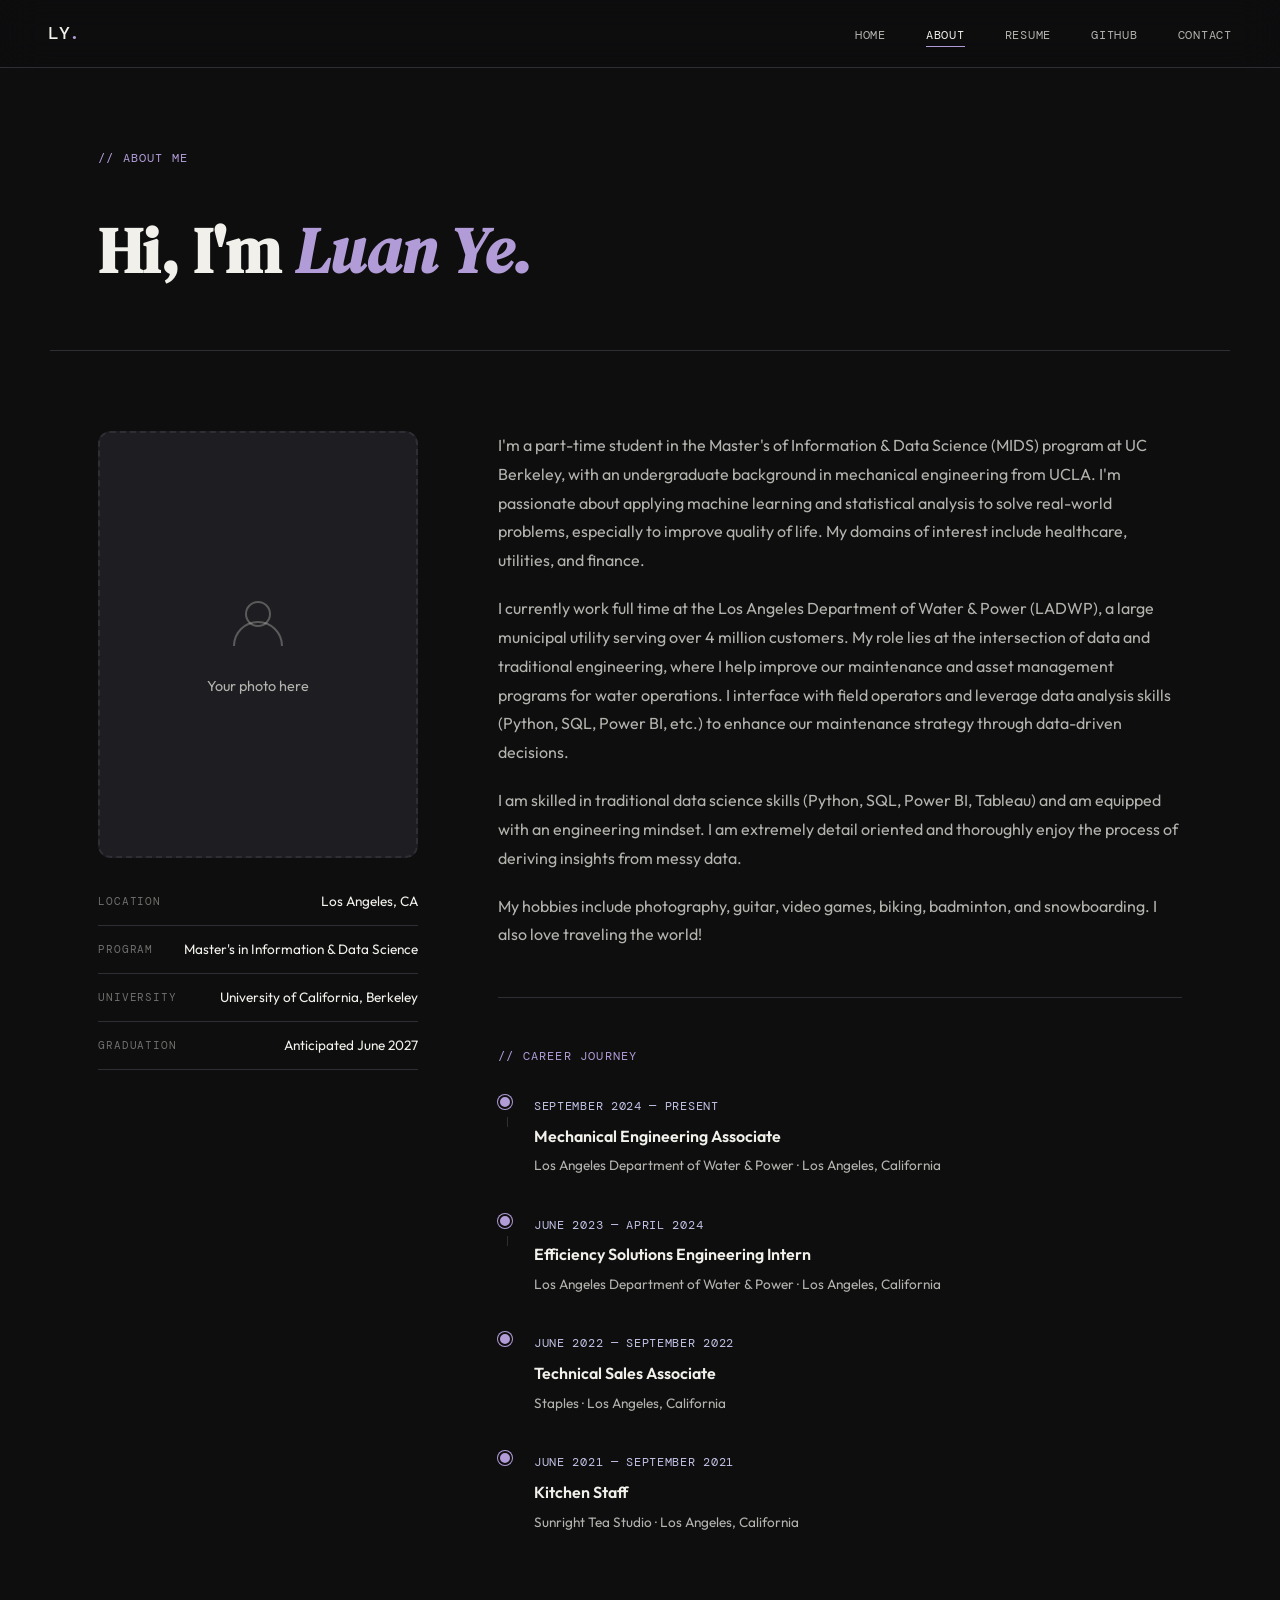
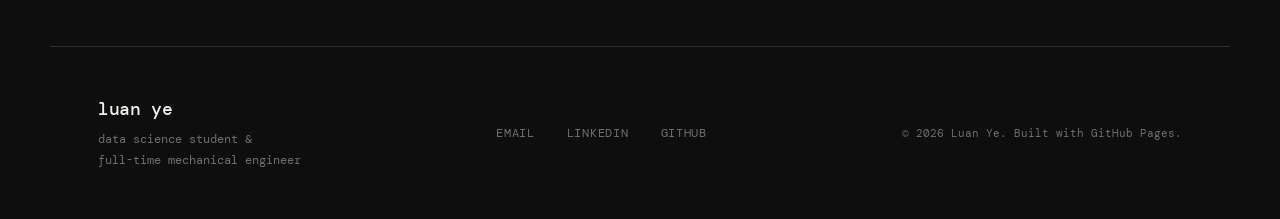
==== commit 8a8c6054: "Update about.html" ====
--- a/about.html
+++ b/about.html
@@ -11,7 +11,7 @@
 <body>
 
   <nav class="navbar">
-    <div class="nav-logo">luan ye<span class="dot">.</span></div>
+    <div class="nav-logo">LY<span class="dot">.</span></div>
     <ul class="nav-links">
       <li><a href="index.html">Home</a></li>
       <li><a href="about.html" class="active">About</a></li>
@@ -24,7 +24,7 @@
 
   <section class="page-hero">
     <div class="section-label">// About Me</div>
-    <br><h2>Hi, I'm <em>Luan Ye.</em></h2>
+    <br><h1>Hi, I'm <em>Luan Ye.</em></h1>
   </section>
 
   <section class="about-section">
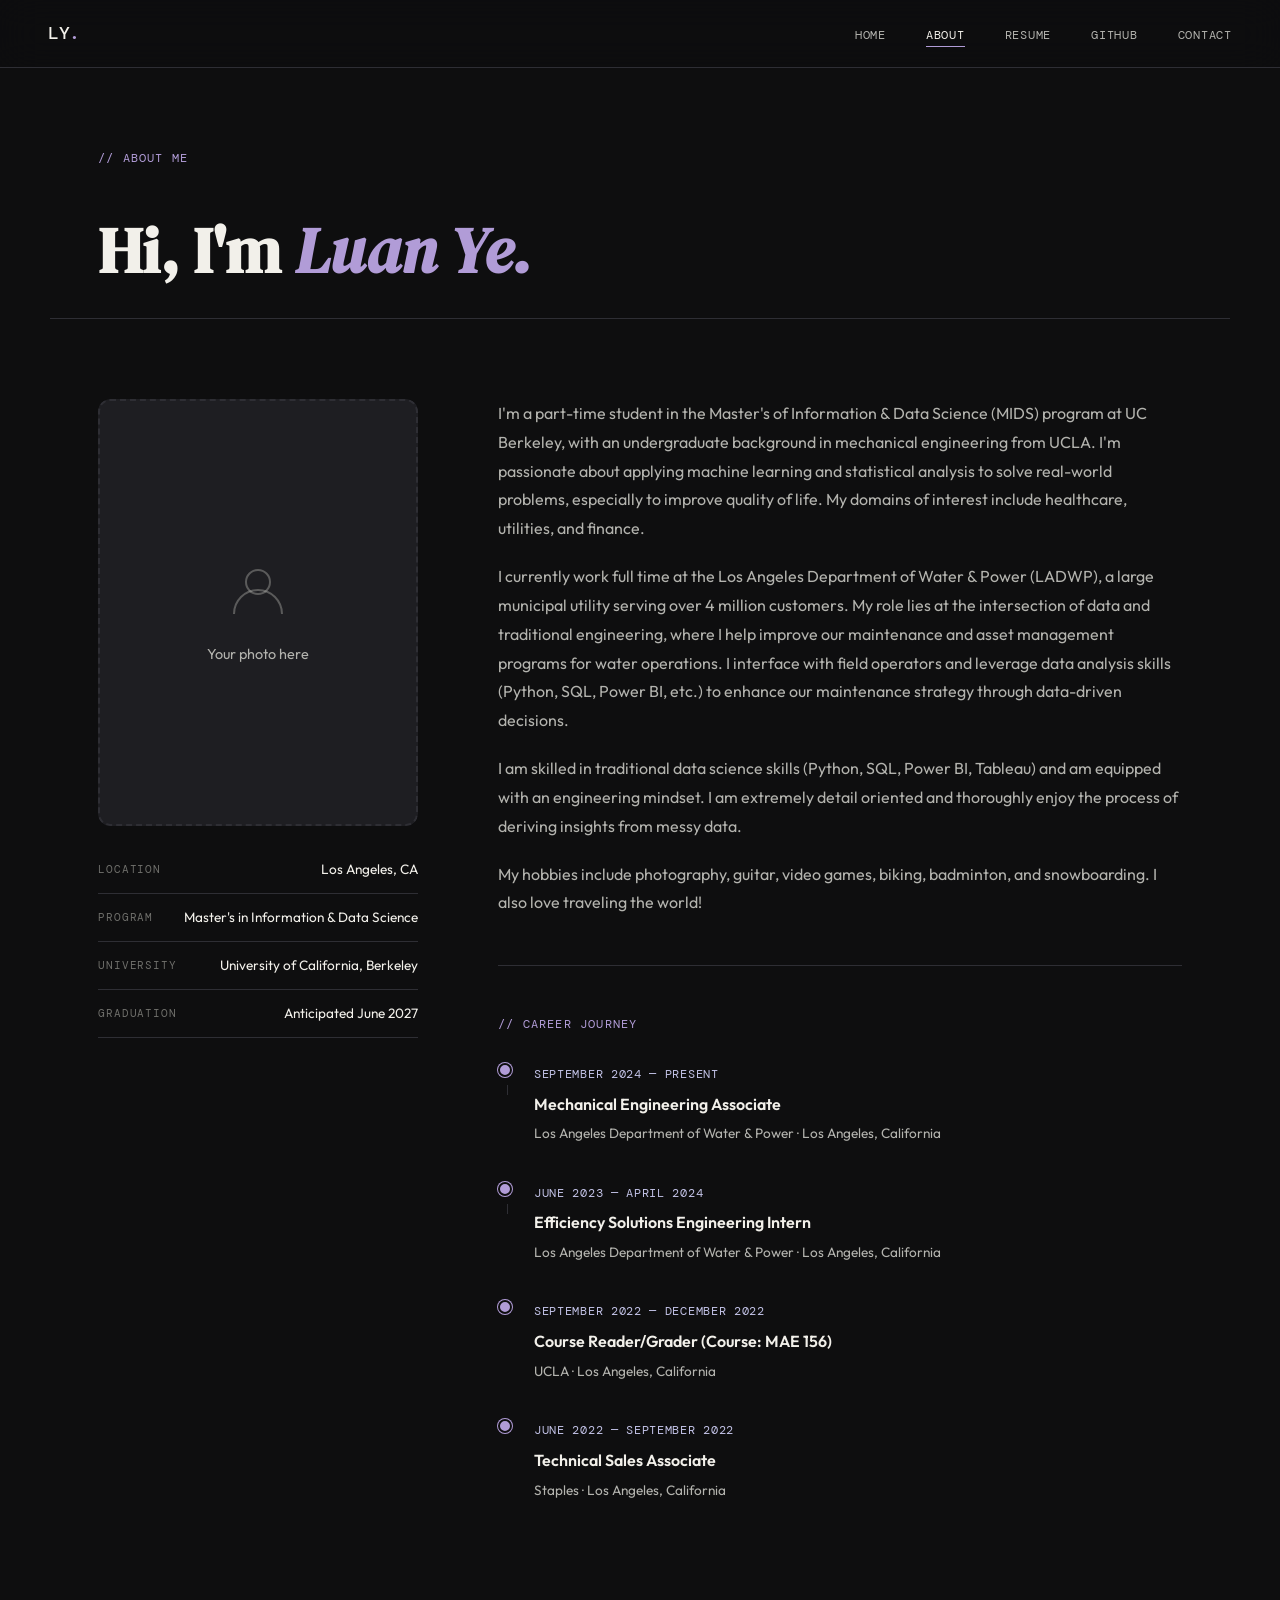
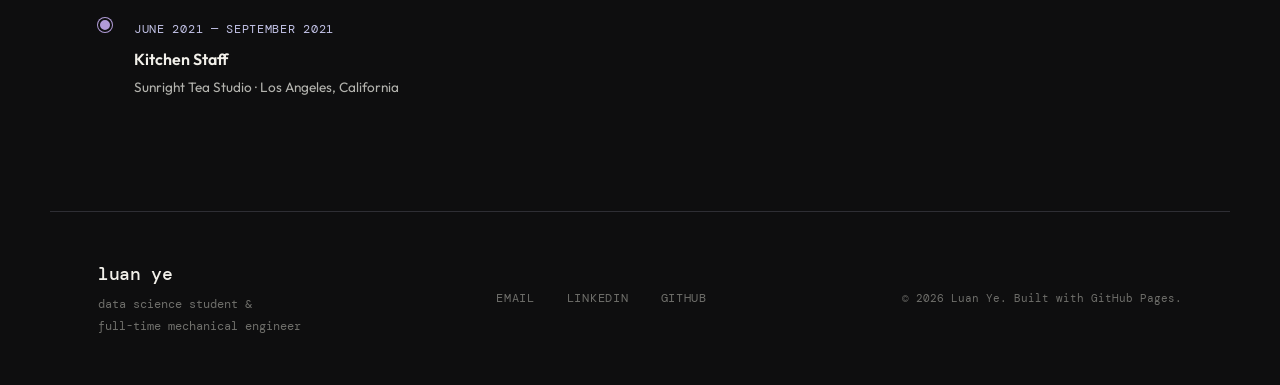
==== commit 9ff94450: "Update about.html" ====
--- a/about.html
+++ b/about.html
@@ -92,6 +92,16 @@
           <div class="timeline-item">
             <div class="timeline-dot"></div>
             <div class="timeline-content">
+              <span class="timeline-date">September 2022 — December 2022 </span>
+              <h4>Course Reader/Grader (Course: MAE 156)</h4>
+              <p>UCLA · Los Angeles, California</p>
+            </div>
+          </div>
+        </div>
+
+          <div class="timeline-item">
+            <div class="timeline-dot"></div>
+            <div class="timeline-content">
               <span class="timeline-date">June 2022 — September 2022 </span>
               <h4>Technical Sales Associate</h4>
               <p>Staples · Los Angeles, California</p>
--- a/style.css
+++ b/style.css
@@ -421,9 +421,13 @@
    PROJECTS SECTION
 ============================================ */
 .projects-section {
-  padding: 6rem 3rem;
+  padding-top: 5.5rem;
+  padding-right: 3rem;
+  padding-bottom: 6rem;
+  padding-left: 3rem;
   max-width: var(--max-w);
   margin: 0 auto;
+  animation: fadeUp 1s 0.1s var(--ease) both;
 }
 
 .section-header {
@@ -609,7 +613,7 @@
    PAGE HERO (inner pages)
 ============================================ */
 .page-hero {
-  padding: calc(var(--nav-h) + 5rem) 3rem 4rem;
+  padding: calc(var(--nav-h) + 5rem) 3rem 2rem;
   max-width: var(--max-w);
   margin: 0 auto;
   border-bottom: 1px solid var(--border);
@@ -784,16 +788,9 @@
    CONTACT PAGE
 ============================================ */
 .contact-section {
-  padding: 5rem 3rem 6rem;
+  padding: 2rem 3rem 6rem;
   max-width: var(--max-w);
   margin: 0 auto;
-}
-
-.contact-grid {
-  display: grid;
-  grid-template-columns: 1fr 1fr;
-  gap: 5rem;
-  align-items: start;
 }
 
 .contact-intro {
@@ -866,92 +863,6 @@
 }
 
 .contact-channel:hover .channel-arrow { color: var(--accent); }
-
-.availability-badge {
-  display: inline-flex;
-  align-items: center;
-  gap: 0.6rem;
-  font-family: var(--mono);
-  font-size: 0.75rem;
-  color: var(--text-muted);
-  letter-spacing: 0.02em;
-  padding: 0.6rem 1.1rem;
-  background: var(--bg-2);
-  border: 1px solid var(--border);
-  border-radius: 100px;
-}
-
-.avail-dot {
-  width: 8px;
-  height: 8px;
-  border-radius: 50%;
-  background: var(--accent);
-  animation: pulse 2s ease infinite;
-}
-
-.contact-form-wrapper {
-  background: var(--bg-2);
-  border: 1px solid var(--border);
-  border-radius: var(--radius-lg);
-  padding: 2.5rem;
-}
-
-.contact-form-wrapper h3 {
-  font-family: var(--serif);
-  font-size: 1.5rem;
-  margin-bottom: 0.5rem;
-}
-
-.form-note {
-  font-family: var(--mono);
-  font-size: 0.72rem;
-  color: var(--text-dim);
-  margin-bottom: 2rem;
-  line-height: 1.5;
-}
-
-.form-note a { color: var(--accent); text-decoration: underline; }
-
-.contact-form {
-  display: flex;
-  flex-direction: column;
-  gap: 1.25rem;
-}
-
-.form-group {
-  display: flex;
-  flex-direction: column;
-  gap: 0.4rem;
-}
-
-.form-group label {
-  font-family: var(--mono);
-  font-size: 0.72rem;
-  letter-spacing: 0.08em;
-  text-transform: uppercase;
-  color: var(--text-dim);
-}
-
-.form-group input,
-.form-group textarea {
-  background: var(--bg-3);
-  border: 1px solid var(--border);
-  border-radius: var(--radius);
-  padding: 0.75rem 1rem;
-  color: var(--text);
-  font-family: var(--sans);
-  font-size: 0.9rem;
-  outline: none;
-  transition: border-color 0.2s;
-  resize: vertical;
-}
-
-.form-group input:focus,
-.form-group textarea:focus {
-  border-color: var(--accent);
-}
-
-.form-submit { width: 100%; justify-content: center; margin-top: 0.5rem; }
 
 /* ============================================
    FOOTER
@@ -1091,3 +1002,39 @@
 
   .footer { padding: 2rem 1.5rem; }
 }
+
+.hero-scroll-indicator {
+  margin-top: 3rem;
+  display: flex;
+  justify-content: flex-start;
+}
+
+.scroll-down {
+  font-family: var(--mono);
+  font-size: 2.2rem;   /* reasonable large CTA size */
+  letter-spacing: 0.1em;
+  text-transform: uppercase;
+  color: var(--accent);
+
+  display: inline-flex;
+  align-items: center;
+  gap: 0.6rem;
+
+  opacity: 0.95;
+  transition: opacity 0.2s, transform 0.2s;
+}
+
+.scroll-down:hover {
+  opacity: 1;
+  transform: translateY(2px);
+}
+
+.scroll-down .arrow {
+  font-size: 2.2rem; /* match text, not bigger */
+  animation: bounce 1.6s infinite;
+}
+
+@keyframes bounce {
+  0%, 100% { transform: translateY(0); }
+  50% { transform: translateY(4px); }
+}
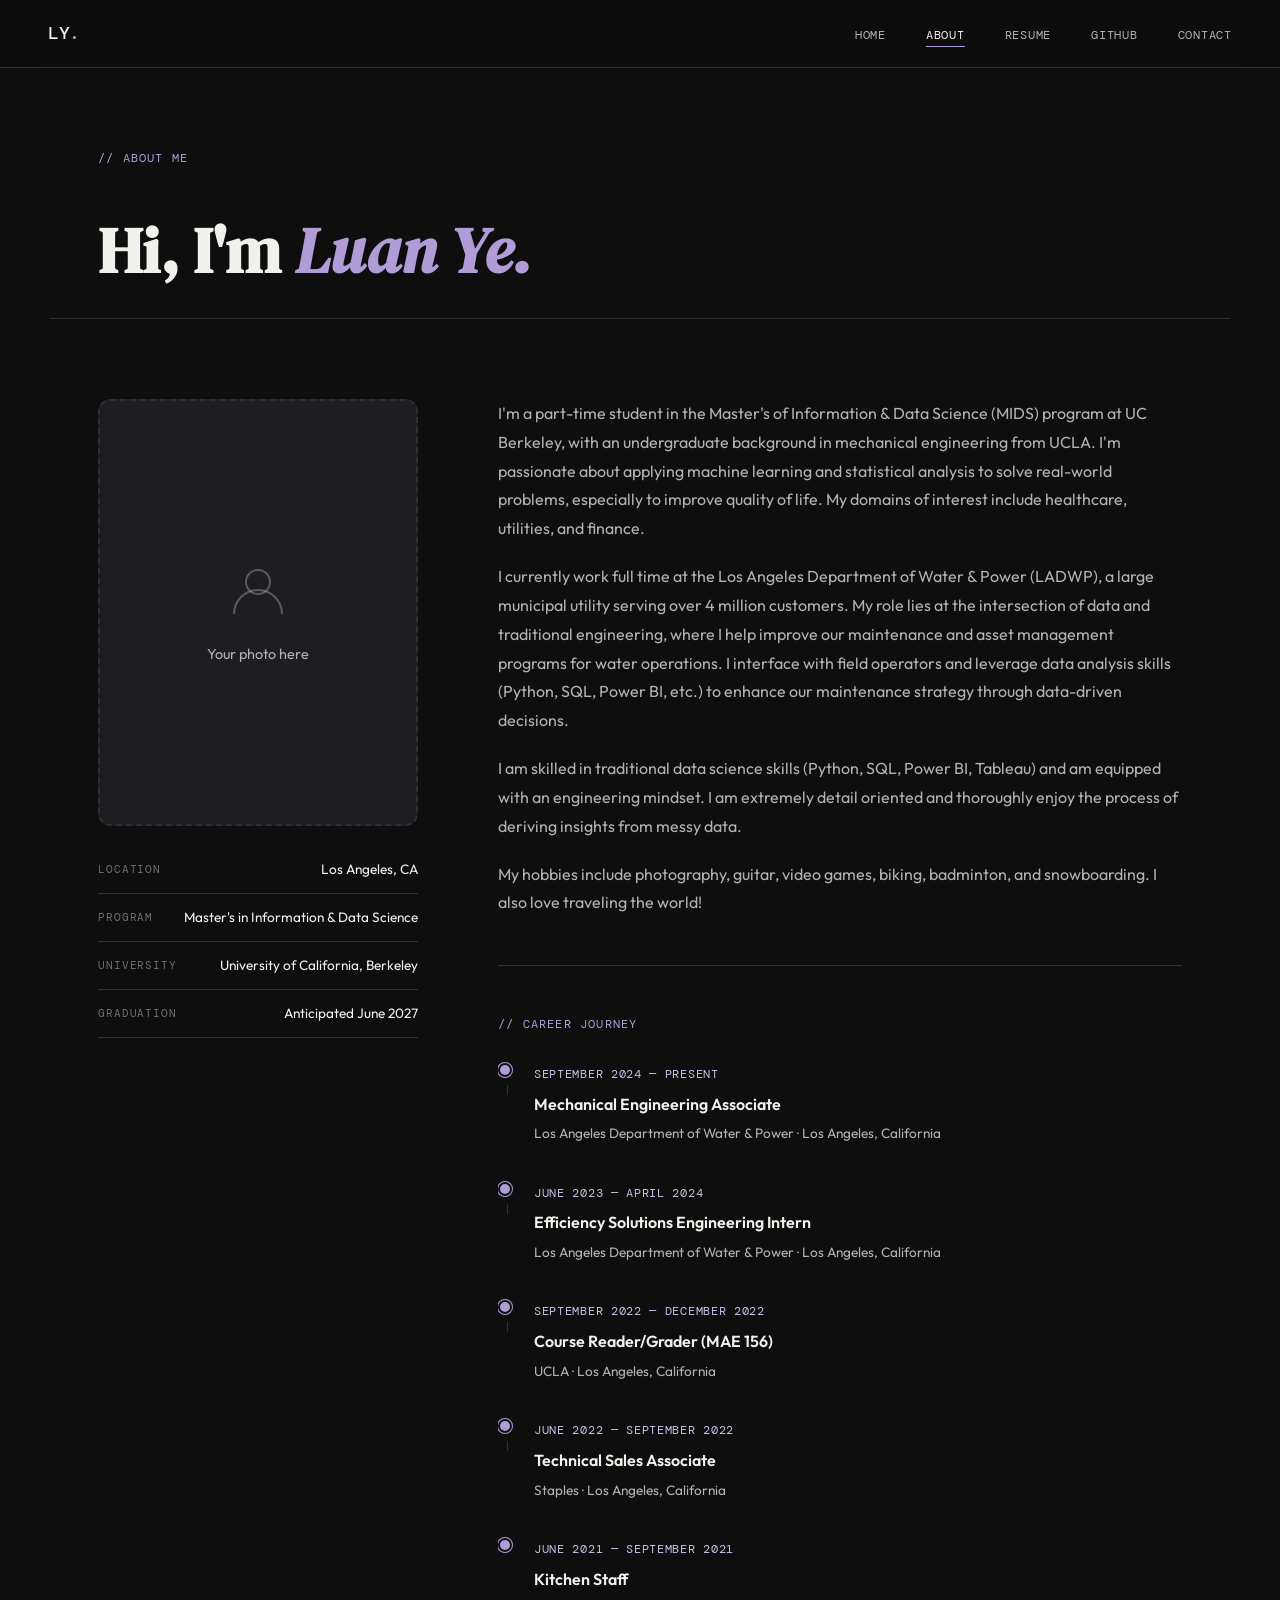
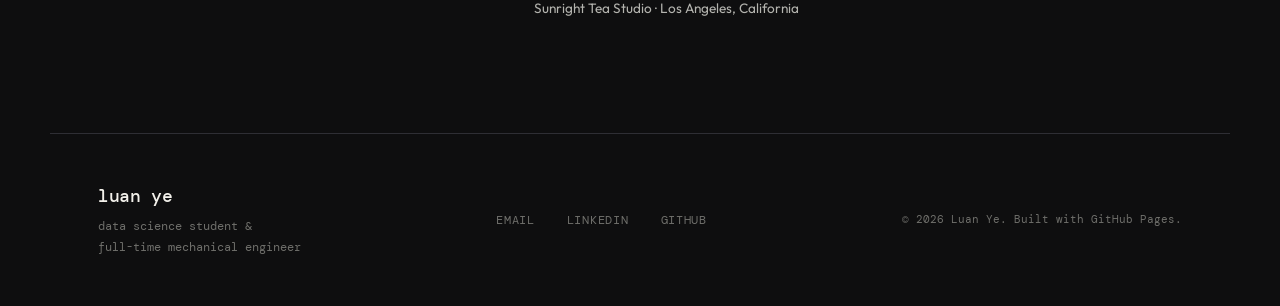
==== commit be406a16: "Update about.html" ====
--- a/about.html
+++ b/about.html
@@ -69,57 +69,56 @@
         </p>
 
         <div class="timeline">
-          <div class="section-label" style="margin-bottom: 1.5rem;">// Career Journey</div>
+  <div class="section-label" style="margin-bottom: 1.5rem;">
+    // Career Journey
+  </div>
 
-          <div class="timeline-item">
-            <div class="timeline-dot"></div>
-            <div class="timeline-content">
-              <span class="timeline-date">September 2024 — Present</span>
-              <h4>Mechanical Engineering Associate</h4>
-              <p>Los Angeles Department of Water & Power · Los Angeles, California</p>
-            </div>
-          </div>
+  <div class="timeline-item">
+    <div class="timeline-dot"></div>
+    <div class="timeline-content">
+      <span class="timeline-date">September 2024 — Present</span>
+      <h4>Mechanical Engineering Associate</h4>
+      <p>Los Angeles Department of Water & Power · Los Angeles, California</p>
+    </div>
+  </div>
 
-          <div class="timeline-item">
-            <div class="timeline-dot"></div>
-            <div class="timeline-content">
-              <span class="timeline-date">June 2023 — April 2024</span>
-              <h4>Efficiency Solutions Engineering Intern</h4>
-              <p>Los Angeles Department of Water & Power · Los Angeles, California</p>
-            </div>
-          </div>
+  <div class="timeline-item">
+    <div class="timeline-dot"></div>
+    <div class="timeline-content">
+      <span class="timeline-date">June 2023 — April 2024</span>
+      <h4>Efficiency Solutions Engineering Intern</h4>
+      <p>Los Angeles Department of Water & Power · Los Angeles, California</p>
+    </div>
+  </div>
 
-          <div class="timeline-item">
-            <div class="timeline-dot"></div>
-            <div class="timeline-content">
-              <span class="timeline-date">September 2022 — December 2022 </span>
-              <h4>Course Reader/Grader (Course: MAE 156)</h4>
-              <p>UCLA · Los Angeles, California</p>
-            </div>
-          </div>
-        </div>
+  <div class="timeline-item">
+    <div class="timeline-dot"></div>
+    <div class="timeline-content">
+      <span class="timeline-date">September 2022 — December 2022</span>
+      <h4>Course Reader/Grader (MAE 156)</h4>
+      <p>UCLA · Los Angeles, California</p>
+    </div>
+  </div>
 
-          <div class="timeline-item">
-            <div class="timeline-dot"></div>
-            <div class="timeline-content">
-              <span class="timeline-date">June 2022 — September 2022 </span>
-              <h4>Technical Sales Associate</h4>
-              <p>Staples · Los Angeles, California</p>
-            </div>
-          </div>
-        </div>
+  <div class="timeline-item">
+    <div class="timeline-dot"></div>
+    <div class="timeline-content">
+      <span class="timeline-date">June 2022 — September 2022</span>
+      <h4>Technical Sales Associate</h4>
+      <p>Staples · Los Angeles, California</p>
+    </div>
+  </div>
 
-        <div class="timeline-item">
-            <div class="timeline-dot"></div>
-            <div class="timeline-content">
-              <span class="timeline-date">June 2021 — September 2021 </span>
-              <h4>Kitchen Staff</h4>
-              <p>Sunright Tea Studio · Los Angeles, California</p>
-            </div>
-          </div>
-        </div>
+  <div class="timeline-item">
+    <div class="timeline-dot"></div>
+    <div class="timeline-content">
+      <span class="timeline-date">June 2021 — September 2021</span>
+      <h4>Kitchen Staff</h4>
+      <p>Sunright Tea Studio · Los Angeles, California</p>
+    </div>
+  </div>
 
-    </div>
+</div>
   </section>
 
   <div id="footer-placeholder"></div>
--- a/style.css
+++ b/style.css
@@ -706,6 +706,7 @@
   gap: 1.25rem;
   margin-bottom: 2rem;
   position: relative;
+  overflow:hidden;
 }
 
 .timeline-item:not(:last-child) .timeline-dot::after {
@@ -751,21 +752,8 @@
   margin: 0;
 }
 
-.interest-pills {
-  display: flex;
-  flex-wrap: wrap;
-  gap: 0.5rem;
-}
-
-.interest-pills span {
-  font-family: var(--mono);
-  font-size: 0.75rem;
-  letter-spacing: 0.04em;
-  padding: 0.4rem 0.9rem;
-  background: var(--bg-3);
-  border: 1px solid var(--border);
-  border-radius: 100px;
-  color: var(--text-muted);
+.timeline-content {
+  mind-width: 0;
 }
 
 /* ============================================
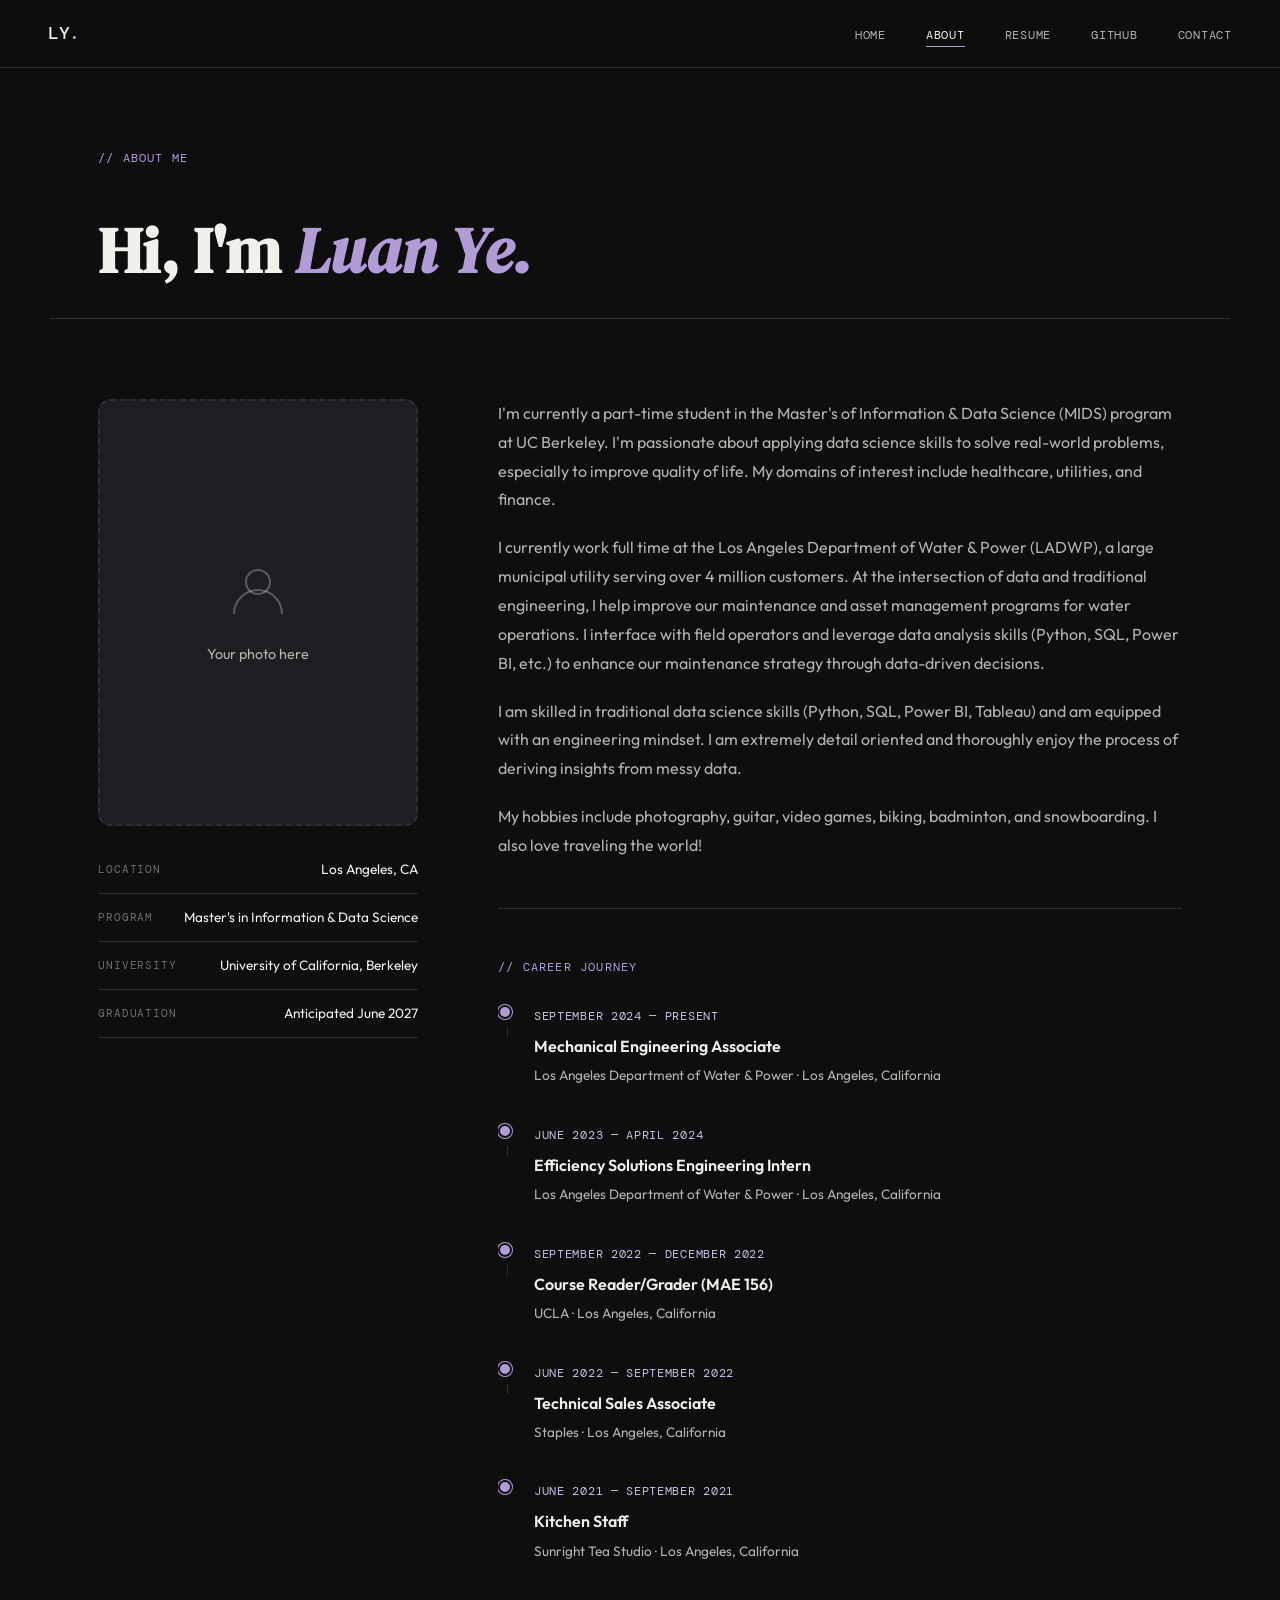
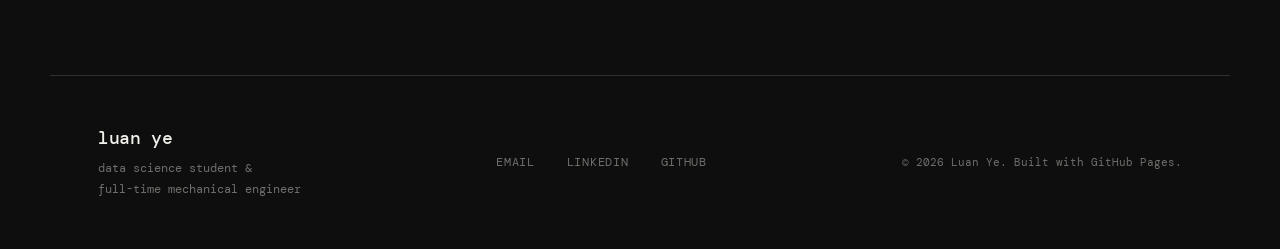
==== commit 03608d97: "Update about.html" ====
--- a/about.html
+++ b/about.html
@@ -54,11 +54,11 @@
 
       <div class="about-text-col">
         <p>
-          I'm a part-time student in the Master's of Information & Data Science (MIDS) program at UC Berkeley, with an undergraduate background in mechanical engineering from UCLA. I'm passionate about applying machine learning and statistical analysis to solve real-world problems, especially to improve quality of life. 
+          I'm currently a part-time student in the Master's of Information & Data Science (MIDS) program at UC Berkeley. I'm passionate about applying data science skills to solve real-world problems, especially to improve quality of life. 
           My domains of interest include healthcare, utilities, and finance.
         </p>
         <p>
-         I currently work full time at the Los Angeles Department of Water & Power (LADWP), a large municipal utility serving over 4 million customers. My role lies at the intersection of data and traditional engineering, where I help improve our maintenance and asset management programs for water operations.
+         I currently work full time at the Los Angeles Department of Water & Power (LADWP), a large municipal utility serving over 4 million customers. At the intersection of data and traditional engineering, I help improve our maintenance and asset management programs for water operations.
          I interface with field operators and leverage data analysis skills (Python, SQL, Power BI, etc.) to enhance our maintenance strategy through data-driven decisions.
         </p>
         <p>
